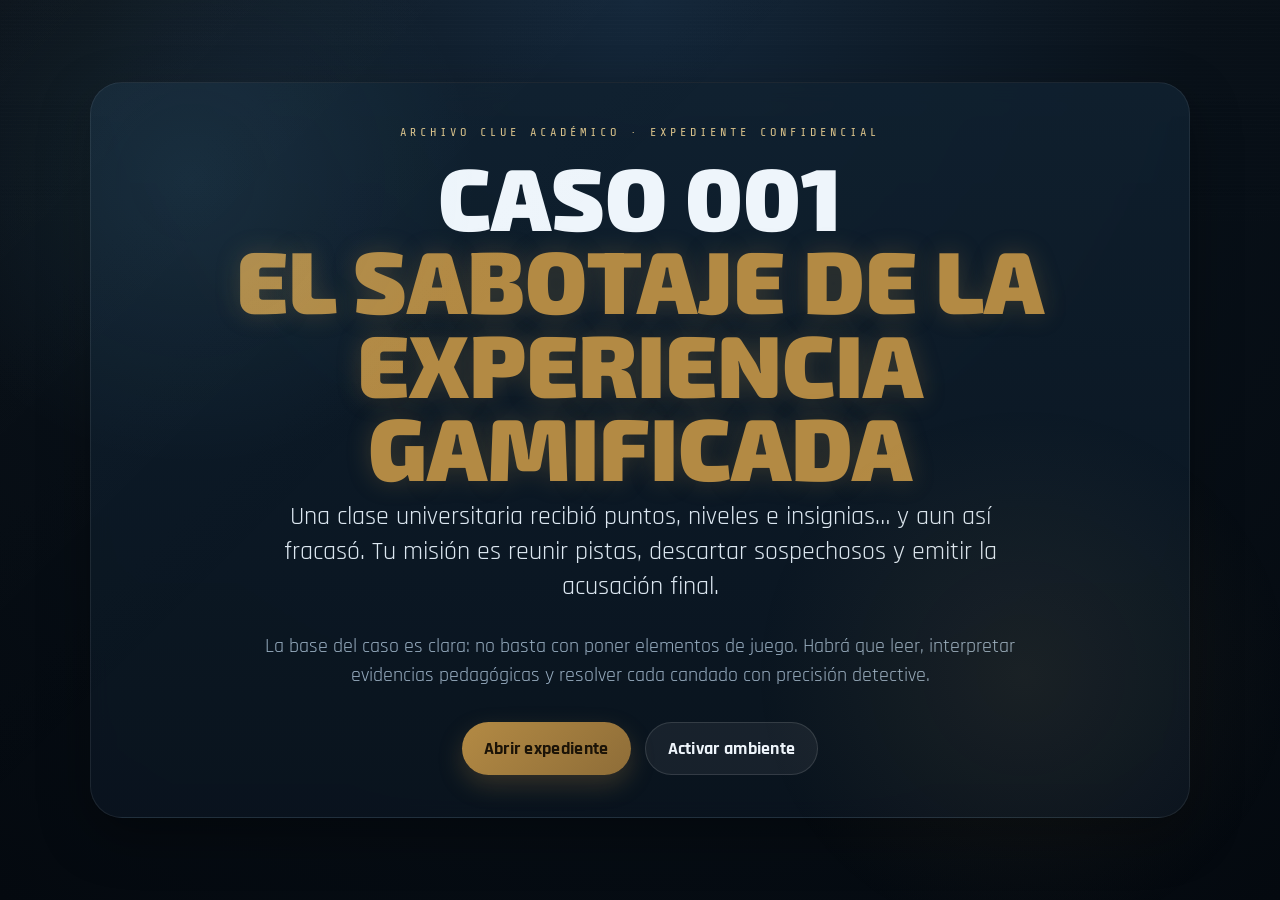
==== index.html @ cc93e677 "Rename breakedu_detective_gamificacion_rebuild.html to index.html" ====
<!DOCTYPE html>
<html lang="es">
<head>
<meta charset="UTF-8" />
<meta name="viewport" content="width=device-width, initial-scale=1.0" />
<title>Archivo Clue Académico — Caso 001</title>
<link href="https://fonts.googleapis.com/css2?family=Share+Tech+Mono&family=Rajdhani:wght@400;500;600;700&family=Exo+2:wght@400;700;800;900&display=swap" rel="stylesheet">
<style>
:root{
  --bg:#081018;
  --bg2:#0f1c28;
  --panel:#102130;
  --panel2:#152a3d;
  --line:#284257;
  --glow:#b38a44;
  --glow2:#d8c18a;
  --accent:#77d4ff;
  --accent2:#a4ffbf;
  --danger:#ff8181;
  --text:#eef5fb;
  --muted:#97adc0;
  --shadow:0 18px 50px rgba(0,0,0,.35);
  --radius:24px;
  --font-display:'Exo 2',sans-serif;
  --font-body:'Rajdhani',sans-serif;
  --font-mono:'Share Tech Mono',monospace;
}
*{box-sizing:border-box}
html,body{margin:0;padding:0;background:radial-gradient(circle at top,#132639 0%,var(--bg) 50%,#04090f 100%);color:var(--text);font-family:var(--font-body);min-height:100%}
body{overflow-x:hidden}
body::before{content:'';position:fixed;inset:0;pointer-events:none;background:
  linear-gradient(180deg,rgba(255,255,255,.035),transparent 30%),
  repeating-linear-gradient(0deg,transparent,transparent 3px,rgba(255,255,255,.015) 3px,rgba(255,255,255,.015) 4px);
opacity:.35;z-index:0}
.screen{display:none;min-height:100svh;position:relative;z-index:1}
.screen.active{display:flex}
.center-wrap{width:min(1200px,94vw);margin:auto}
.hero{flex-direction:column;align-items:center;justify-content:center;padding:48px 0;overflow:hidden}
.hero::after{content:'';position:absolute;inset:0;background:
 radial-gradient(circle at 15% 20%,rgba(119,212,255,.08),transparent 22%),
 radial-gradient(circle at 80% 75%,rgba(211,173,103,.08),transparent 22%),
 linear-gradient(135deg,rgba(255,255,255,.02),transparent 40%);
pointer-events:none}
.hero-card{position:relative;width:min(1100px,92vw);padding:42px;border:1px solid rgba(255,255,255,.08);border-radius:32px;background:linear-gradient(180deg,rgba(16,33,48,.88),rgba(10,20,31,.92));box-shadow:var(--shadow);text-align:center;backdrop-filter: blur(10px)}
.kicker{font-family:var(--font-mono);letter-spacing:4px;text-transform:uppercase;color:var(--glow2);font-size:12px;margin-bottom:16px}
.title{font-family:var(--font-display);font-weight:900;line-height:.95;margin:0 0 10px;font-size:clamp(40px,7vw,88px);text-transform:uppercase}
.title span{display:block;color:var(--glow);text-shadow:0 0 24px rgba(179,138,68,.25)}
.subtitle{max-width:760px;margin:0 auto 28px;color:#dce7f1;font-size:clamp(18px,2.4vw,26px);line-height:1.35}
.copy{max-width:760px;margin:0 auto 32px;color:var(--muted);font-size:20px;line-height:1.45}
.actions{display:flex;gap:14px;justify-content:center;flex-wrap:wrap}
.btn{appearance:none;border:none;border-radius:999px;padding:14px 22px;font:700 18px var(--font-body);cursor:pointer;transition:.22s ease;letter-spacing:.3px}
.btn.primary{background:linear-gradient(135deg,var(--glow),#8e6d38);color:#1b1307;box-shadow:0 10px 24px rgba(179,138,68,.25)}
.btn.secondary{background:rgba(255,255,255,.06);color:var(--text);border:1px solid rgba(255,255,255,.12)}
.btn.ghost{background:transparent;border:1px solid rgba(255,255,255,.14);color:var(--muted)}
.btn:hover{transform:translateY(-2px)}
.btn:disabled{opacity:.45;cursor:not-allowed;transform:none}
.load-shell{flex-direction:column;align-items:center;justify-content:center;padding:48px 0}
.load-card{width:min(780px,92vw);padding:38px;border-radius:30px;background:linear-gradient(180deg,rgba(19,34,50,.95),rgba(12,20,31,.95));border:1px solid rgba(255,255,255,.08);box-shadow:var(--shadow)}
.load-text{font-size:30px;font-weight:700;margin:0 0 24px;text-align:center}
.progress{height:18px;border-radius:999px;background:rgba(255,255,255,.08);overflow:hidden;border:1px solid rgba(255,255,255,.08)}
.progress-bar{height:100%;width:0;background:linear-gradient(90deg,var(--accent),var(--glow),var(--accent2));transition:width .35s ease}
.load-list{margin:20px 0 0;padding:0;list-style:none;display:grid;gap:10px;color:var(--muted);font-size:18px}
.load-list li.done{color:var(--accent2)}
.builder{padding:32px 0;align-items:center;justify-content:center}
.panel{width:min(1120px,94vw);background:linear-gradient(180deg,rgba(16,33,48,.96),rgba(10,20,31,.96));border:1px solid rgba(255,255,255,.08);border-radius:28px;box-shadow:var(--shadow);overflow:hidden}
.panel-head{padding:26px 28px 10px;border-bottom:1px solid rgba(255,255,255,.08)}
.panel-title{margin:0;font:800 clamp(28px,4vw,44px) var(--font-display);text-transform:uppercase}
.panel-sub{margin:8px 0 0;color:var(--muted);font-size:20px}
.panel-body{padding:28px;display:grid;gap:28px}
.grid-2{display:grid;grid-template-columns:1.15fr .85fr;gap:24px}
.card{background:rgba(255,255,255,.04);border:1px solid rgba(255,255,255,.08);border-radius:24px;padding:22px}
.label{font-family:var(--font-mono);font-size:12px;letter-spacing:3px;color:var(--glow2);text-transform:uppercase;margin-bottom:12px}
.input{width:100%;padding:16px 18px;border-radius:18px;border:1px solid rgba(255,255,255,.1);background:rgba(255,255,255,.05);color:var(--text);font:600 20px var(--font-body);outline:none}
.input:focus{border-color:rgba(119,212,255,.55);box-shadow:0 0 0 4px rgba(119,212,255,.08)}
.option-grid{display:grid;grid-template-columns:repeat(2,minmax(0,1fr));gap:16px}
.option{border:1px solid rgba(255,255,255,.09);border-radius:22px;padding:18px;background:rgba(255,255,255,.035);cursor:pointer;transition:.2s ease}
.option:hover{transform:translateY(-2px);border-color:rgba(255,255,255,.18)}
.option.selected{border-color:rgba(179,138,68,.8);background:rgba(179,138,68,.12);box-shadow:inset 0 0 0 1px rgba(179,138,68,.35)}
.option h4{margin:0 0 6px;font-size:24px}
.option p{margin:0;color:var(--muted);font-size:18px;line-height:1.3}
.footer-actions{display:flex;justify-content:space-between;gap:12px;flex-wrap:wrap}
.app{padding:18px 0}
.shell{width:min(1360px,96vw);margin:auto;display:grid;grid-template-columns:330px 1fr;gap:18px;align-items:start}
.sidebar,.main{background:linear-gradient(180deg,rgba(17,34,49,.97),rgba(11,21,32,.97));border:1px solid rgba(255,255,255,.08);border-radius:26px;box-shadow:var(--shadow)}
.sidebar{padding:20px;position:sticky;top:14px}
.main{overflow:hidden}
.brand{font-family:var(--font-display);font-size:28px;font-weight:800;text-transform:uppercase;line-height:1}
.brand small{display:block;font-size:12px;letter-spacing:3px;color:var(--glow2);font-family:var(--font-mono);margin-bottom:10px}
.agent-box,.lock-list,.sus-mini{margin-top:18px}
.agent-box .mini{color:var(--muted);font-size:18px;line-height:1.4}
.agent-tag{display:inline-flex;padding:8px 12px;border-radius:999px;background:rgba(119,212,255,.12);border:1px solid rgba(119,212,255,.22);font-size:16px;margin-top:10px}
.lock{padding:14px;border-radius:18px;background:rgba(255,255,255,.035);border:1px solid rgba(255,255,255,.08);display:flex;align-items:center;justify-content:space-between;gap:12px;margin-bottom:10px}
.lock .state{font-size:14px;padding:6px 10px;border-radius:999px;background:rgba(255,255,255,.08);color:var(--muted)}
.lock.done .state{background:rgba(164,255,191,.13);color:var(--accent2)}
.lock.current{outline:1px solid rgba(179,138,68,.45);background:rgba(179,138,68,.07)}
.sus-mini button{width:100%;margin-top:8px}
.topbar{display:flex;align-items:center;justify-content:space-between;gap:12px;padding:18px 22px;border-bottom:1px solid rgba(255,255,255,.08)}
.topbar h2{margin:0;font:800 clamp(24px,4vw,38px) var(--font-display);text-transform:uppercase}
.topbar p{margin:4px 0 0;color:var(--muted);font-size:18px}
.workspace{padding:22px;display:grid;gap:18px}
.story{font-size:22px;line-height:1.42;color:#f0f6fa}
.story strong{color:var(--glow2)}
.story-card{padding:20px 22px;border-radius:22px;background:linear-gradient(180deg,rgba(255,255,255,.05),rgba(255,255,255,.03));border:1px solid rgba(255,255,255,.08)}
.question{font-size:24px;font-weight:700;margin:0 0 14px}
.answers{display:grid;gap:12px}
.answer{padding:16px 18px;border-radius:18px;border:1px solid rgba(255,255,255,.08);background:rgba(255,255,255,.035);cursor:pointer;font-size:20px;transition:.18s ease;color:var(--text);text-align:left}
.answer:hover{border-color:rgba(255,255,255,.18)}
.answer.correct{border-color:rgba(164,255,191,.65);background:rgba(164,255,191,.12)}
.answer.wrong{border-color:rgba(255,129,129,.5);background:rgba(255,129,129,.12)}
.feedback{display:none;padding:18px;border-radius:18px;font-size:20px;line-height:1.35;border:1px solid rgba(255,255,255,.08)}
.feedback.show{display:block}
.feedback.ok{background:rgba(164,255,191,.12);border-color:rgba(164,255,191,.28)}
.feedback.bad{background:rgba(255,129,129,.12);border-color:rgba(255,129,129,.25)}
.code-chip{display:inline-flex;align-items:center;justify-content:center;min-width:56px;height:56px;border-radius:18px;background:rgba(179,138,68,.15);border:1px solid rgba(179,138,68,.32);font:800 28px var(--font-display);color:var(--glow2);margin-right:8px}
.inline-actions{display:flex;gap:12px;flex-wrap:wrap;margin-top:8px}
.pill{display:inline-flex;align-items:center;gap:8px;padding:8px 12px;border-radius:999px;background:rgba(255,255,255,.06);font-size:16px;color:var(--muted);border:1px solid rgba(255,255,255,.08)}
.modal{position:fixed;inset:0;background:rgba(1,5,10,.78);display:none;align-items:center;justify-content:center;padding:18px;z-index:50}
.modal.show{display:flex}
.modal-card{width:min(1120px,96vw);max-height:90svh;overflow:auto;background:linear-gradient(180deg,rgba(18,33,48,.98),rgba(10,20,31,.98));border:1px solid rgba(255,255,255,.09);border-radius:28px;box-shadow:var(--shadow)}
.modal-head{position:sticky;top:0;background:linear-gradient(180deg,rgba(18,33,48,.98),rgba(18,33,48,.92));padding:20px 24px;border-bottom:1px solid rgba(255,255,255,.08);display:flex;justify-content:space-between;align-items:center;gap:12px;z-index:2}
.modal-head h3{margin:0;font:800 clamp(24px,3.4vw,36px) var(--font-display);text-transform:uppercase}
.modal-body{padding:24px}
.sus-grid{display:grid;grid-template-columns:repeat(2,minmax(0,1fr));gap:18px}
.suspect{border:1px solid rgba(255,255,255,.08);border-radius:24px;overflow:hidden;background:rgba(255,255,255,.035);position:relative}
.sus-top{padding:18px;background:linear-gradient(135deg,rgba(179,138,68,.18),rgba(119,212,255,.07));border-bottom:1px solid rgba(255,255,255,.08)}
.sus-name{margin:0;font:800 26px var(--font-display);text-transform:uppercase}
.sus-role{margin-top:4px;color:var(--muted);font-size:18px}
.sus-body{padding:18px;display:grid;gap:12px}
.sus-body p{margin:0;color:#e7eff6;font-size:19px;line-height:1.35}
.suspect.discarded{opacity:.48;filter:grayscale(.3)}
.stamp{position:absolute;right:14px;top:14px;transform:rotate(-12deg);padding:8px 16px;border:2px solid rgba(255,129,129,.95);color:var(--danger);font:700 20px var(--font-display);border-radius:10px;display:none;background:rgba(30,0,0,.16)}
.suspect.discarded .stamp{display:block}
.accuse{padding:20px;border-radius:22px;background:linear-gradient(180deg,rgba(179,138,68,.12),rgba(255,255,255,.03));border:1px solid rgba(179,138,68,.3)}
.accuse h3{margin:0 0 8px;font:800 28px var(--font-display);text-transform:uppercase}
.accuse p{margin:0 0 16px;color:var(--muted);font-size:20px;line-height:1.35}
.accuse-grid{display:grid;grid-template-columns:repeat(2,minmax(0,1fr));gap:12px}
.accuse-btn{padding:14px 16px;border-radius:18px;border:1px solid rgba(255,255,255,.08);background:rgba(255,255,255,.045);color:var(--text);font:700 18px var(--font-body);cursor:pointer;text-align:left}
.accuse-btn:hover{border-color:rgba(255,255,255,.18)}
.result{display:none;padding:18px;border-radius:18px;border:1px solid rgba(255,255,255,.08);font-size:20px;line-height:1.4}
.result.show{display:block}
.result.good{background:rgba(164,255,191,.12);border-color:rgba(164,255,191,.25)}
.result.bad{background:rgba(255,129,129,.12);border-color:rgba(255,129,129,.25)}
.final-card{padding:22px;border-radius:24px;background:linear-gradient(180deg,rgba(179,138,68,.1),rgba(255,255,255,.03));border:1px solid rgba(179,138,68,.28)}
.final-card h3{margin:0 0 12px;font:800 32px var(--font-display);text-transform:uppercase}
.final-card p{margin:0;color:#eef5fb;font-size:22px;line-height:1.4}
.hidden{display:none!important}
@media (max-width:1080px){
  .shell{grid-template-columns:1fr}
  .sidebar{position:relative;top:auto}
  .grid-2{grid-template-columns:1fr}
}
@media (max-width:760px){
  .hero-card,.load-card,.panel{width:min(96vw,96vw);padding:22px}
  .panel-head,.panel-body,.workspace,.sidebar,.topbar{padding:18px}
  .option-grid,.sus-grid,.accuse-grid{grid-template-columns:1fr}
  .title{font-size:clamp(34px,13vw,60px)}
  .story,.question{font-size:20px}
  .answer,.panel-sub,.copy,.subtitle,.sus-body p,.accuse p{font-size:18px}
}
</style>
</head>
<body>
  <section id="screen-intro" class="screen active hero">
    <div class="hero-card">
      <div class="kicker">Archivo clue académico · expediente confidencial</div>
      <h1 class="title">Caso 001 <span>El sabotaje de la experiencia gamificada</span></h1>
      <p class="subtitle">Una clase universitaria recibió puntos, niveles e insignias… y aun así fracasó. Tu misión es reunir pistas, descartar sospechosos y emitir la acusación final.</p>
      <p class="copy">La base del caso es clara: no basta con poner elementos de juego. Habrá que leer, interpretar evidencias pedagógicas y resolver cada candado con precisión detective.</p>
      <div class="actions">
        <button class="btn primary" onclick="startLoading()">Abrir expediente</button>
        <button class="btn secondary" onclick="toggleAudio()" id="audioBtn">Activar ambiente</button>
      </div>
    </div>
  </section>

  <section id="screen-loading" class="screen load-shell">
    <div class="load-card">
      <p class="load-text">Preparando sala de investigación...</p>
      <div class="progress"><div id="progressBar" class="progress-bar"></div></div>
      <ul id="loadList" class="load-list">
        <li>Verificando credenciales del detective...</li>
        <li>Recuperando expediente de sospechosos...</li>
        <li>Clasificando evidencias de gamificación...</li>
        <li>Desbloqueando tablero de descarte...</li>
      </ul>
    </div>
  </section>

  <section id="screen-builder" class="screen builder">
    <div class="panel">
      <div class="panel-head">
        <h2 class="panel-title">Forja de detective</h2>
        <p class="panel-sub">Elige tu identidad y tu enfoque de investigación antes de entrar al caso.</p>
      </div>
      <div class="panel-body">
        <div class="grid-2">
          <div class="card">
            <div class="label">Identidad</div>
            <input id="playerName" class="input" type="text" placeholder="Escribe tu alias detective" maxlength="24" oninput="checkReady()" />
            <div style="height:18px"></div>
            <div class="label">Perfil</div>
            <div class="option-grid" id="profileOptions">
              <div class="option" data-profile="Analítico" onclick="selectProfile(this)"><h4>Analítico</h4><p>Lee patrones, ordena evidencia y descarta con lógica fría.</p></div>
              <div class="option" data-profile="Creativo" onclick="selectProfile(this)"><h4>Creativo</h4><p>Encuentra conexiones invisibles y detecta pistas ocultas.</p></div>
              <div class="option" data-profile="Estratégico" onclick="selectProfile(this)"><h4>Estratégico</h4><p>Piensa en el diseño global y en cómo encajan las decisiones.</p></div>
              <div class="option" data-profile="Observador" onclick="selectProfile(this)"><h4>Observador</h4><p>No se le escapa ningún detalle, ni siquiera en la escena más caótica.</p></div>
            </div>
          </div>
          <div class="card">
            <div class="label">Equipamiento</div>
            <div class="option-grid" id="gearOptions">
              <div class="option" data-gear="Lupa analítica" onclick="selectGear(this)"><h4>Lupa analítica</h4><p>Ideal para leer las evidencias pedagógicas con precisión.</p></div>
              <div class="option" data-gear="Libreta de hipótesis" onclick="selectGear(this)"><h4>Libreta de hipótesis</h4><p>Perfecta para anotar contradicciones y construir teorías.</p></div>
              <div class="option" data-gear="Linterna de evidencias" onclick="selectGear(this)"><h4>Linterna de evidencias</h4><p>Revela aquello que a simple vista parecía decorativo.</p></div>
              <div class="option" data-gear="Kit de descifrado" onclick="selectGear(this)"><h4>Kit de descifrado</h4><p>Excelente para claves, textos ocultos y pistas codificadas.</p></div>
            </div>
            <div style="height:18px"></div>
            <div class="card" style="padding:16px;background:rgba(255,255,255,.03)">
              <div class="label">Briefing</div>
              <p class="panel-sub" style="margin:0">Resolverás 4 candados. Cada uno entregará una pista para eliminar sospechosos. Al final, una sola acusación cerrará el caso.</p>
            </div>
          </div>
        </div>
        <div class="footer-actions">
          <button class="btn ghost" onclick="showScreen('screen-intro')">Volver</button>
          <button id="startCaseBtn" class="btn primary" disabled onclick="enterCase()">Entrar al tablero del caso</button>
        </div>
      </div>
    </div>
  </section>

  <section id="screen-case" class="screen app">
    <div class="shell">
      <aside class="sidebar">
        <div class="brand"><small>archivo central</small>Caso 001</div>
        <div class="agent-box card">
          <div class="label">Detective asignado</div>
          <div id="agentName" style="font:800 30px var(--font-display);text-transform:uppercase">—</div>
          <div class="mini" id="agentProfile">—</div>
          <div class="agent-tag" id="agentGear">—</div>
        </div>
        <div class="lock-list card">
          <div class="label">Candados del caso</div>
          <div id="locksWrap"></div>
        </div>
        <div class="sus-mini card">
          <div class="label">Archivo de sospechosos</div>
          <p class="mini">Abre el fichero aparte, usa las pistas y marca quién ya no puede ser el culpable.</p>
          <button class="btn secondary" onclick="openSuspects()">Abrir archivo</button>
        </div>
      </aside>

      <main class="main">
        <div class="topbar">
          <div>
            <h2 id="missionTitle">Candado 1 · Escena inicial</h2>
            <p id="missionSub">Lee la evidencia, responde y obtén la primera pista.</p>
          </div>
          <div class="inline-actions">
            <span class="pill">Pistas reunidas: <strong id="pistasCount">0</strong></span>
            <span class="pill">Código: <strong id="codeDisplay">_ _ _ _</strong></span>
          </div>
        </div>

        <div class="workspace">
          <div class="story-card">
            <div class="label">Evidencia pedagógica</div>
            <div id="storyText" class="story"></div>
          </div>

          <div class="card">
            <div class="label">Interrogante del caso</div>
            <p id="questionText" class="question"></p>
            <div id="answersWrap" class="answers"></div>
          </div>

          <div id="feedbackBox" class="feedback"></div>

          <div class="footer-actions">
            <button class="btn secondary" onclick="openSuspects()">Ver sospechosos</button>
            <button id="continueBtn" class="btn primary hidden" onclick="goNextMission()">Continuar</button>
          </div>

          <div id="accuseBlock" class="accuse hidden">
            <h3>Acusación final</h3>
            <p>Has abierto todos los candados. Revisa las pistas, mira el archivo de sospechosos y emite tu acusación final.</p>
            <div class="accuse-grid" id="accuseGrid"></div>
            <div id="finalResult" class="result"></div>
          </div>

          <div id="victoryBlock" class="final-card hidden">
            <h3>Caso resuelto</h3>
            <p id="victoryText"></p>
          </div>
        </div>
      </main>
    </div>
  </section>

  <div id="suspectsModal" class="modal" aria-hidden="true">
    <div class="modal-card">
      <div class="modal-head">
        <h3>Archivo de sospechosos</h3>
        <button class="btn ghost" onclick="closeSuspects()">Cerrar</button>
      </div>
      <div class="modal-body">
        <div id="susGrid" class="sus-grid"></div>
      </div>
    </div>
  </div>

<script>
const state = {
  playerName:'', profile:'', gear:'',
  missionIndex:0, solved:[false,false,false,false],
  suspectStatus:{puntos:false,narrativa:false,tecnologia:false,feedback:false,meta:false},
  code:['_','_','_','_'], audio:false
};

const suspects = [
  {id:'puntos', name:'Señor Puntos Vacíos', role:'Premia sin propósito', desc:'Llena la experiencia de puntos, insignias y niveles, pero no conecta nada con el aprendizaje real.'},
  {id:'narrativa', name:'Dama Narrativa Hueca', role:'Historia sin amarre pedagógico', desc:'Crea una ambientación atractiva, pero sin vínculo con objetivos, decisiones ni comprensión.'},
  {id:'tecnologia', name:'Inspector Tecnología Caótica', role:'Herramientas sin criterio', desc:'Agrega plataformas y recursos digitales que distraen, confunden o entorpecen la experiencia.'},
  {id:'feedback', name:'Barón Feedback Ausente', role:'Silencio tras el desafío', desc:'Deja que el estudiante avance sin orientación clara sobre lo que hace bien o debe mejorar.'},
  {id:'meta', name:'Condesa Meta Borrosa', role:'Objetivo sin nitidez', desc:'Propone una actividad donde nadie entiende con claridad qué debe aprender o lograr.'}
];

const missions = [
  {
    title:'Candado 1 · Escena inicial',
    sub:'Primera lectura del expediente y hallazgo de la evidencia central.',
    story:'En el aula investigada se halló un sistema completo de <strong>puntos</strong>, <strong>niveles</strong> e <strong>insignias</strong>. La interfaz era vistosa y el ranking se actualizaba cada semana. Sin embargo, al entrevistar a los estudiantes, la mayoría declaró que <strong>no entendía qué estaba aprendiendo</strong> ni para qué servían realmente las recompensas.',
    q:'¿Qué problema revela con mayor claridad esta evidencia?',
    options:[
      'La experiencia tiene demasiada narrativa y poca tecnología.',
      'Se usaron elementos de juego sin sentido pedagógico claro.',
      'El único problema es que faltó trabajo en equipo.',
      'La actividad falló porque no había música ambiental.'
    ],
    correct:1,
    code:'M',
    hint:'Pista 1: el culpable principal parece obsesionado con las recompensas visibles. La evidencia no apunta a un problema de plataformas ni de colaboración.'
  },
  {
    title:'Candado 2 · El objetivo perdido',
    sub:'Segunda evidencia: los estudiantes sí avanzaban, pero nadie sabía hacia dónde.',
    story:'Los documentos del curso muestran una actividad con rutas, monedas y eventos especiales. Todo parecía bien diseñado a primera vista. Pero en la pauta no se especificaba <strong>qué aprendizaje se esperaba lograr</strong>, ni cómo cada desafío aportaba al objetivo central de la clase.',
    q:'¿Qué concepto se vuelve más importante para interpretar esta falla?',
    options:[
      'Retroalimentación',
      'Estética visual',
      'Objetivo de aprendizaje',
      'Velocidad del juego'
    ],
    correct:2,
    code:'E',
    hint:'Pista 2: ya puedes descartar a quien solo trabaja con tecnología y también a quien solo crea historias vistosas. Aquí el error central está en el propósito.'
  },
  {
    title:'Candado 3 · Silencio tras el desafío',
    sub:'Tercera evidencia: el estudiante juega, pero no sabe cómo mejorar.',
    story:'En la tercera revisión del caso se detectó que los participantes resolvían retos y sumaban logros, pero al terminar no recibían ninguna orientación específica. No sabían <strong>por qué acertaban</strong>, qué aspecto mejorar ni cómo avanzar con más comprensión. La actividad seguía, pero el aprendizaje no se refinaba.',
    q:'¿Qué elemento de gamificación está claramente debilitado en esta escena?',
    options:[
      'Feedback formativo',
      'Decoración del entorno',
      'Uso de colores',
      'Cantidad de personajes'
    ],
    correct:0,
    code:'T',
    hint:'Pista 3: la ausencia de orientación fue grave, pero esta evidencia muestra más bien un problema secundario dentro del caso. El culpable final sigue apuntando hacia quien reemplaza el sentido por premios.'
  },
  {
    title:'Candado 4 · Reconstrucción del caso',
    sub:'Último cruce de evidencias antes de la acusación definitiva.',
    story:'Al reconstruir el caso, el equipo detectó un patrón: había recompensas constantes, rutas llamativas y bastante movimiento en pantalla. Pero las misiones <strong>no ayudaban a comprender mejor</strong>, no estaban articuladas con metas claras y terminaban funcionando como adorno. Todo se veía gamificado, aunque en realidad el aprendizaje quedaba vacío.',
    q:'Con las evidencias reunidas, ¿qué afirmación interpreta mejor el caso completo?',
    options:[
      'Gamificar es sumar estética y dinamismo, aunque el objetivo quede implícito.',
      'Una experiencia gamificada funciona solo cuando el contenido desaparece detrás del juego.',
      'Los elementos de juego deben estar al servicio del aprendizaje y no sustituirlo.',
      'La herramienta digital siempre resuelve los vacíos pedagógicos.'
    ],
    correct:2,
    code:'A',
    hint:'Pista 4: el patrón final confirma que el culpable es quien convierte la gamificación en una capa externa de premios y apariencia, vaciando el propósito pedagógico.'
  }
];

function showScreen(id){
  document.querySelectorAll('.screen').forEach(s=>s.classList.remove('active'));
  document.getElementById(id).classList.add('active');
}

function toggleAudio(){
  state.audio = !state.audio;
  const btn = document.getElementById('audioBtn');
  if(btn) btn.textContent = state.audio ? 'Ambiente activo' : 'Activar ambiente';
}

function startLoading(){
  showScreen('screen-loading');
  const items=[...document.querySelectorAll('#loadList li')];
  const bar=document.getElementById('progressBar');
  items.forEach(li=>li.classList.remove('done'));
  bar.style.width='0%';
  let i=0;
  const timer=setInterval(()=>{
    if(i<items.length){items[i].classList.add('done');bar.style.width=((i+1)/items.length*100)+'%';i++;}
    else{clearInterval(timer);setTimeout(()=>showScreen('screen-builder'),350)}
  },430);
}

function selectProfile(el){
  document.querySelectorAll('#profileOptions .option').forEach(x=>x.classList.remove('selected'));
  el.classList.add('selected');
  state.profile=el.dataset.profile;
  checkReady();
}
function selectGear(el){
  document.querySelectorAll('#gearOptions .option').forEach(x=>x.classList.remove('selected'));
  el.classList.add('selected');
  state.gear=el.dataset.gear;
  checkReady();
}
function checkReady(){
  state.playerName=document.getElementById('playerName').value.trim();
  document.getElementById('startCaseBtn').disabled=!(state.playerName && state.profile && state.gear);
}
function enterCase(){
  showScreen('screen-case');
  document.getElementById('agentName').textContent=state.playerName;
  document.getElementById('agentProfile').textContent='Perfil: '+state.profile;
  document.getElementById('agentGear').textContent='Equipo: '+state.gear;
  renderLocks(); renderMission(); renderSuspects(); renderAccuse();
}

function renderLocks(){
  const wrap=document.getElementById('locksWrap');
  wrap.innerHTML='';
  missions.forEach((m,idx)=>{
    const div=document.createElement('div');
    div.className='lock'+(state.solved[idx]?' done':'')+(idx===state.missionIndex?' current':'');
    div.innerHTML=`<div><strong>${idx+1}. ${m.title.replace('Candado '+(idx+1)+' · ','')}</strong></div><div class="state">${state.solved[idx]?'Abierto':idx===state.missionIndex?'Activo':'Bloqueado'}</div>`;
    wrap.appendChild(div);
  });
}

function renderMission(){
  if(state.missionIndex>=missions.length){
    document.getElementById('missionTitle').textContent='Tablero final';
    document.getElementById('missionSub').textContent='Todas las evidencias fueron analizadas.';
    document.getElementById('storyText').innerHTML='Has abierto todos los candados. Ahora corresponde revisar las pistas reunidas, observar el archivo de sospechosos y emitir una única acusación.';
    document.getElementById('questionText').textContent='Acusación disponible';
    document.getElementById('answersWrap').innerHTML='';
    document.getElementById('feedbackBox').className='feedback';
    document.getElementById('continueBtn').classList.add('hidden');
    document.getElementById('accuseBlock').classList.remove('hidden');
    updatePistas(); renderLocks(); return;
  }
  document.getElementById('accuseBlock').classList.add('hidden');
  const m=missions[state.missionIndex];
  document.getElementById('missionTitle').textContent=m.title;
  document.getElementById('missionSub').textContent=m.sub;
  document.getElementById('storyText').innerHTML=m.story;
  document.getElementById('questionText').textContent=m.q;
  const aw=document.getElementById('answersWrap');
  aw.innerHTML='';
  m.options.forEach((opt,idx)=>{
    const b=document.createElement('button');
    b.className='answer';
    b.textContent=opt;
    b.onclick=()=>answerMission(idx,b);
    aw.appendChild(b);
  });
  const fb=document.getElementById('feedbackBox');
  fb.className='feedback';
  fb.innerHTML='';
  document.getElementById('continueBtn').classList.add('hidden');
  renderLocks(); updatePistas();
}

function answerMission(index, btn){
  const m=missions[state.missionIndex];
  const buttons=[...document.querySelectorAll('.answer')];
  buttons.forEach(b=>b.disabled=true);
  const fb=document.getElementById('feedbackBox');
  if(index===m.correct){
    btn.classList.add('correct');
    state.solved[state.missionIndex]=true;
    state.code[state.missionIndex]=m.code;
    fb.className='feedback show ok';
    fb.innerHTML=`<div><span class="code-chip">${m.code}</span><strong>Candado abierto.</strong></div><div style="margin-top:10px">${m.hint}</div><div style="margin-top:10px;color:var(--glow2)">Añade esta pista a tu investigación y decide en el archivo de sospechosos quién ya puede quedar descartado.</div>`;
    document.getElementById('continueBtn').classList.remove('hidden');
    updatePistas(); renderLocks(); renderSuspects();
  } else {
    btn.classList.add('wrong');
    buttons[m.correct].classList.add('correct');
    fb.className='feedback show bad';
    fb.innerHTML=`No exactamente. Revisa la relación entre los elementos de juego y el propósito pedagógico. La evidencia correcta queda marcada para que continúes con claridad.`;
    state.solved[state.missionIndex]=true;
    state.code[state.missionIndex]=m.code;
    document.getElementById('continueBtn').classList.remove('hidden');
    updatePistas(); renderLocks(); renderSuspects();
  }
}

function goNextMission(){
  state.missionIndex++;
  renderMission();
}

function updatePistas(){
  const count=state.code.filter(x=>x!=='_').length;
  document.getElementById('pistasCount').textContent=count;
  document.getElementById('codeDisplay').textContent=state.code.join(' ');
}

function openSuspects(){
  renderSuspects();
  document.getElementById('suspectsModal').classList.add('show');
}
function closeSuspects(){ document.getElementById('suspectsModal').classList.remove('show'); }

function toggleSuspect(id){
  state.suspectStatus[id]=!state.suspectStatus[id];
  renderSuspects();
}

function renderSuspects(){
  const grid=document.getElementById('susGrid');
  grid.innerHTML='';
  suspects.forEach(s=>{
    const discarded=state.suspectStatus[s.id];
    const el=document.createElement('div');
    el.className='suspect'+(discarded?' discarded':'');
    el.innerHTML=`
      <div class="stamp">DESCARTADO</div>
      <div class="sus-top"><h4 class="sus-name">${s.name}</h4><div class="sus-role">${s.role}</div></div>
      <div class="sus-body"><p>${s.desc}</p><button class="btn ${discarded?'ghost':'secondary'}" onclick="toggleSuspect('${s.id}')">${discarded?'Reactivar sospecha':'Descartar sospechoso'}</button></div>`;
    grid.appendChild(el);
  });
}

function renderAccuse(){
  const wrap=document.getElementById('accuseGrid');
  wrap.innerHTML='';
  suspects.forEach(s=>{
    const b=document.createElement('button');
    b.className='accuse-btn';
    b.textContent=s.name;
    b.onclick=()=>accuse(s.id);
    wrap.appendChild(b);
  });
}

function accuse(id){
  const res=document.getElementById('finalResult');
  const victory=document.getElementById('victoryBlock');
  const victoryText=document.getElementById('victoryText');
  if(id==='puntos'){
    res.className='result show good';
    res.innerHTML='<strong>Acusación confirmada.</strong> El principal responsable fue <strong>Señor Puntos Vacíos</strong>. La investigación demuestra que la experiencia usó recompensas visibles, pero no articuló el aprendizaje, el propósito ni la comprensión.';
    victory.classList.remove('hidden');
    victoryText.innerHTML='Resolviste el caso: la gamificación fracasa cuando se convierte en una capa externa de puntos, niveles e insignias sin sentido pedagógico. Los elementos de juego deben enriquecer el aprendizaje, no reemplazarlo.';
  } else {
    res.className='result show bad';
    res.innerHTML='Tu acusación aún no convence del todo. Revisa las pistas reunidas: la evidencia insiste en recompensas visibles, metas poco claras y aprendizaje vacío. Vuelve al archivo y acusa de nuevo.';
    victory.classList.add('hidden');
  }
}

window.addEventListener('keydown',e=>{ if(e.key==='Escape') closeSuspects(); });
</script>
</body>
</html>
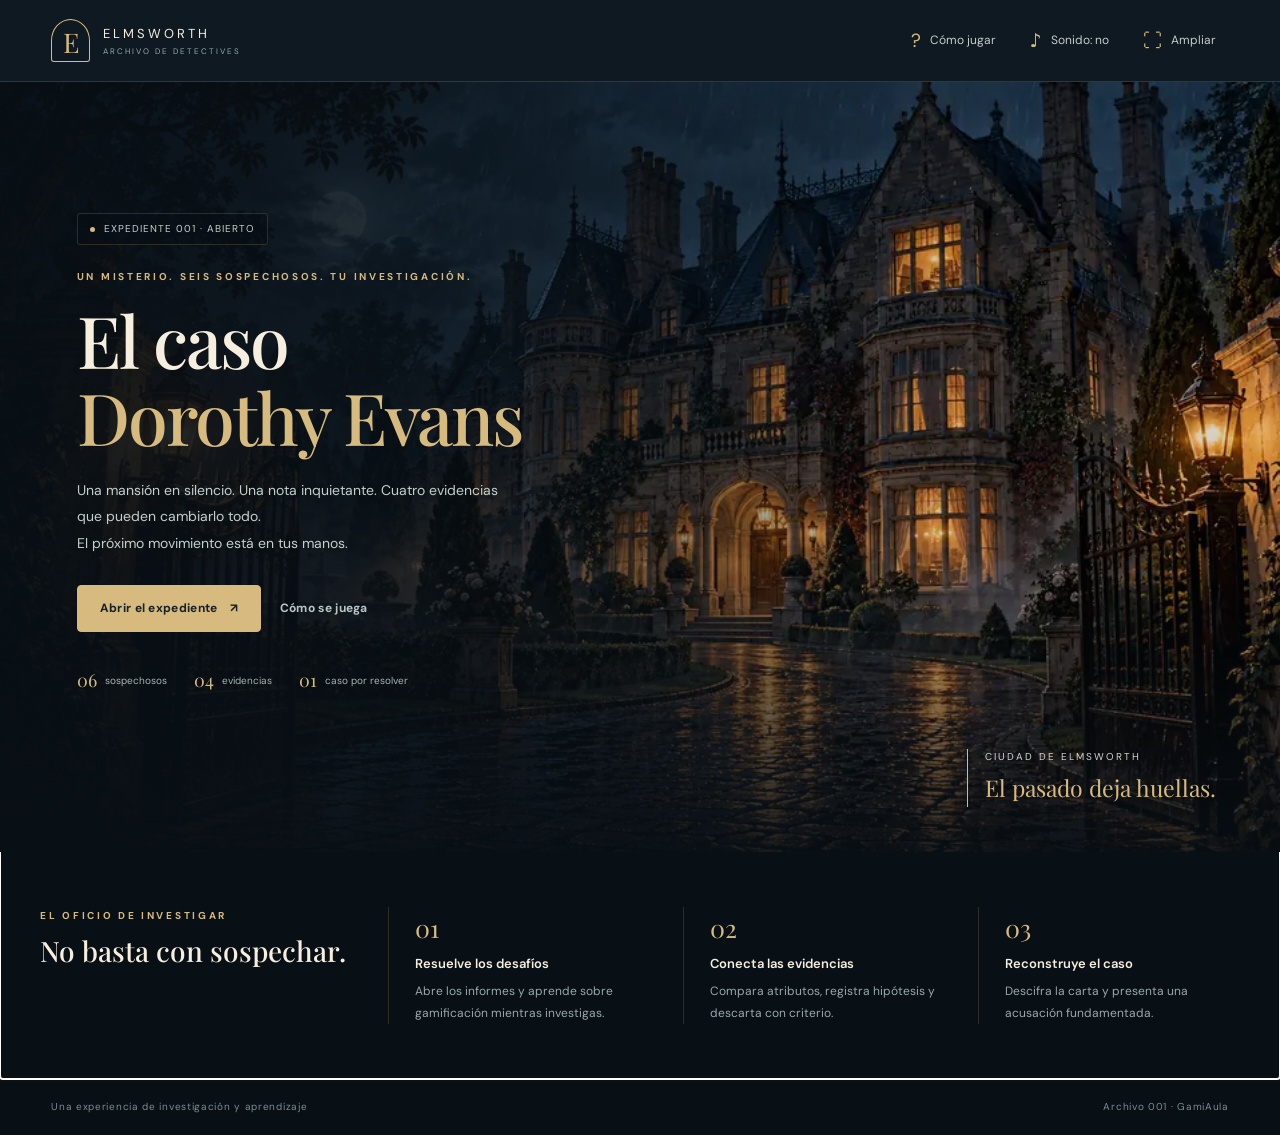
==== commit df7390fd: "Transforma el caso Evans en una aventura detectivesca ilustrada Restaura los seis sospechosos y las " ====
--- a/index.html
+++ b/index.html
@@ -1,577 +1,35 @@
-<!DOCTYPE html>
+<!doctype html>
 <html lang="es">
 <head>
-<meta charset="UTF-8" />
-<meta name="viewport" content="width=device-width, initial-scale=1.0" />
-<title>Archivo Clue Académico — Caso 001</title>
-<link href="https://fonts.googleapis.com/css2?family=Share+Tech+Mono&family=Rajdhani:wght@400;500;600;700&family=Exo+2:wght@400;700;800;900&display=swap" rel="stylesheet">
-<style>
-:root{
-  --bg:#081018;
-  --bg2:#0f1c28;
-  --panel:#102130;
-  --panel2:#152a3d;
-  --line:#284257;
-  --glow:#b38a44;
-  --glow2:#d8c18a;
-  --accent:#77d4ff;
-  --accent2:#a4ffbf;
-  --danger:#ff8181;
-  --text:#eef5fb;
-  --muted:#97adc0;
-  --shadow:0 18px 50px rgba(0,0,0,.35);
-  --radius:24px;
-  --font-display:'Exo 2',sans-serif;
-  --font-body:'Rajdhani',sans-serif;
-  --font-mono:'Share Tech Mono',monospace;
-}
-*{box-sizing:border-box}
-html,body{margin:0;padding:0;background:radial-gradient(circle at top,#132639 0%,var(--bg) 50%,#04090f 100%);color:var(--text);font-family:var(--font-body);min-height:100%}
-body{overflow-x:hidden}
-body::before{content:'';position:fixed;inset:0;pointer-events:none;background:
-  linear-gradient(180deg,rgba(255,255,255,.035),transparent 30%),
-  repeating-linear-gradient(0deg,transparent,transparent 3px,rgba(255,255,255,.015) 3px,rgba(255,255,255,.015) 4px);
-opacity:.35;z-index:0}
-.screen{display:none;min-height:100svh;position:relative;z-index:1}
-.screen.active{display:flex}
-.center-wrap{width:min(1200px,94vw);margin:auto}
-.hero{flex-direction:column;align-items:center;justify-content:center;padding:48px 0;overflow:hidden}
-.hero::after{content:'';position:absolute;inset:0;background:
- radial-gradient(circle at 15% 20%,rgba(119,212,255,.08),transparent 22%),
- radial-gradient(circle at 80% 75%,rgba(211,173,103,.08),transparent 22%),
- linear-gradient(135deg,rgba(255,255,255,.02),transparent 40%);
-pointer-events:none}
-.hero-card{position:relative;width:min(1100px,92vw);padding:42px;border:1px solid rgba(255,255,255,.08);border-radius:32px;background:linear-gradient(180deg,rgba(16,33,48,.88),rgba(10,20,31,.92));box-shadow:var(--shadow);text-align:center;backdrop-filter: blur(10px)}
-.kicker{font-family:var(--font-mono);letter-spacing:4px;text-transform:uppercase;color:var(--glow2);font-size:12px;margin-bottom:16px}
-.title{font-family:var(--font-display);font-weight:900;line-height:.95;margin:0 0 10px;font-size:clamp(40px,7vw,88px);text-transform:uppercase}
-.title span{display:block;color:var(--glow);text-shadow:0 0 24px rgba(179,138,68,.25)}
-.subtitle{max-width:760px;margin:0 auto 28px;color:#dce7f1;font-size:clamp(18px,2.4vw,26px);line-height:1.35}
-.copy{max-width:760px;margin:0 auto 32px;color:var(--muted);font-size:20px;line-height:1.45}
-.actions{display:flex;gap:14px;justify-content:center;flex-wrap:wrap}
-.btn{appearance:none;border:none;border-radius:999px;padding:14px 22px;font:700 18px var(--font-body);cursor:pointer;transition:.22s ease;letter-spacing:.3px}
-.btn.primary{background:linear-gradient(135deg,var(--glow),#8e6d38);color:#1b1307;box-shadow:0 10px 24px rgba(179,138,68,.25)}
-.btn.secondary{background:rgba(255,255,255,.06);color:var(--text);border:1px solid rgba(255,255,255,.12)}
-.btn.ghost{background:transparent;border:1px solid rgba(255,255,255,.14);color:var(--muted)}
-.btn:hover{transform:translateY(-2px)}
-.btn:disabled{opacity:.45;cursor:not-allowed;transform:none}
-.load-shell{flex-direction:column;align-items:center;justify-content:center;padding:48px 0}
-.load-card{width:min(780px,92vw);padding:38px;border-radius:30px;background:linear-gradient(180deg,rgba(19,34,50,.95),rgba(12,20,31,.95));border:1px solid rgba(255,255,255,.08);box-shadow:var(--shadow)}
-.load-text{font-size:30px;font-weight:700;margin:0 0 24px;text-align:center}
-.progress{height:18px;border-radius:999px;background:rgba(255,255,255,.08);overflow:hidden;border:1px solid rgba(255,255,255,.08)}
-.progress-bar{height:100%;width:0;background:linear-gradient(90deg,var(--accent),var(--glow),var(--accent2));transition:width .35s ease}
-.load-list{margin:20px 0 0;padding:0;list-style:none;display:grid;gap:10px;color:var(--muted);font-size:18px}
-.load-list li.done{color:var(--accent2)}
-.builder{padding:32px 0;align-items:center;justify-content:center}
-.panel{width:min(1120px,94vw);background:linear-gradient(180deg,rgba(16,33,48,.96),rgba(10,20,31,.96));border:1px solid rgba(255,255,255,.08);border-radius:28px;box-shadow:var(--shadow);overflow:hidden}
-.panel-head{padding:26px 28px 10px;border-bottom:1px solid rgba(255,255,255,.08)}
-.panel-title{margin:0;font:800 clamp(28px,4vw,44px) var(--font-display);text-transform:uppercase}
-.panel-sub{margin:8px 0 0;color:var(--muted);font-size:20px}
-.panel-body{padding:28px;display:grid;gap:28px}
-.grid-2{display:grid;grid-template-columns:1.15fr .85fr;gap:24px}
-.card{background:rgba(255,255,255,.04);border:1px solid rgba(255,255,255,.08);border-radius:24px;padding:22px}
-.label{font-family:var(--font-mono);font-size:12px;letter-spacing:3px;color:var(--glow2);text-transform:uppercase;margin-bottom:12px}
-.input{width:100%;padding:16px 18px;border-radius:18px;border:1px solid rgba(255,255,255,.1);background:rgba(255,255,255,.05);color:var(--text);font:600 20px var(--font-body);outline:none}
-.input:focus{border-color:rgba(119,212,255,.55);box-shadow:0 0 0 4px rgba(119,212,255,.08)}
-.option-grid{display:grid;grid-template-columns:repeat(2,minmax(0,1fr));gap:16px}
-.option{border:1px solid rgba(255,255,255,.09);border-radius:22px;padding:18px;background:rgba(255,255,255,.035);cursor:pointer;transition:.2s ease}
-.option:hover{transform:translateY(-2px);border-color:rgba(255,255,255,.18)}
-.option.selected{border-color:rgba(179,138,68,.8);background:rgba(179,138,68,.12);box-shadow:inset 0 0 0 1px rgba(179,138,68,.35)}
-.option h4{margin:0 0 6px;font-size:24px}
-.option p{margin:0;color:var(--muted);font-size:18px;line-height:1.3}
-.footer-actions{display:flex;justify-content:space-between;gap:12px;flex-wrap:wrap}
-.app{padding:18px 0}
-.shell{width:min(1360px,96vw);margin:auto;display:grid;grid-template-columns:330px 1fr;gap:18px;align-items:start}
-.sidebar,.main{background:linear-gradient(180deg,rgba(17,34,49,.97),rgba(11,21,32,.97));border:1px solid rgba(255,255,255,.08);border-radius:26px;box-shadow:var(--shadow)}
-.sidebar{padding:20px;position:sticky;top:14px}
-.main{overflow:hidden}
-.brand{font-family:var(--font-display);font-size:28px;font-weight:800;text-transform:uppercase;line-height:1}
-.brand small{display:block;font-size:12px;letter-spacing:3px;color:var(--glow2);font-family:var(--font-mono);margin-bottom:10px}
-.agent-box,.lock-list,.sus-mini{margin-top:18px}
-.agent-box .mini{color:var(--muted);font-size:18px;line-height:1.4}
-.agent-tag{display:inline-flex;padding:8px 12px;border-radius:999px;background:rgba(119,212,255,.12);border:1px solid rgba(119,212,255,.22);font-size:16px;margin-top:10px}
-.lock{padding:14px;border-radius:18px;background:rgba(255,255,255,.035);border:1px solid rgba(255,255,255,.08);display:flex;align-items:center;justify-content:space-between;gap:12px;margin-bottom:10px}
-.lock .state{font-size:14px;padding:6px 10px;border-radius:999px;background:rgba(255,255,255,.08);color:var(--muted)}
-.lock.done .state{background:rgba(164,255,191,.13);color:var(--accent2)}
-.lock.current{outline:1px solid rgba(179,138,68,.45);background:rgba(179,138,68,.07)}
-.sus-mini button{width:100%;margin-top:8px}
-.topbar{display:flex;align-items:center;justify-content:space-between;gap:12px;padding:18px 22px;border-bottom:1px solid rgba(255,255,255,.08)}
-.topbar h2{margin:0;font:800 clamp(24px,4vw,38px) var(--font-display);text-transform:uppercase}
-.topbar p{margin:4px 0 0;color:var(--muted);font-size:18px}
-.workspace{padding:22px;display:grid;gap:18px}
-.story{font-size:22px;line-height:1.42;color:#f0f6fa}
-.story strong{color:var(--glow2)}
-.story-card{padding:20px 22px;border-radius:22px;background:linear-gradient(180deg,rgba(255,255,255,.05),rgba(255,255,255,.03));border:1px solid rgba(255,255,255,.08)}
-.question{font-size:24px;font-weight:700;margin:0 0 14px}
-.answers{display:grid;gap:12px}
-.answer{padding:16px 18px;border-radius:18px;border:1px solid rgba(255,255,255,.08);background:rgba(255,255,255,.035);cursor:pointer;font-size:20px;transition:.18s ease;color:var(--text);text-align:left}
-.answer:hover{border-color:rgba(255,255,255,.18)}
-.answer.correct{border-color:rgba(164,255,191,.65);background:rgba(164,255,191,.12)}
-.answer.wrong{border-color:rgba(255,129,129,.5);background:rgba(255,129,129,.12)}
-.feedback{display:none;padding:18px;border-radius:18px;font-size:20px;line-height:1.35;border:1px solid rgba(255,255,255,.08)}
-.feedback.show{display:block}
-.feedback.ok{background:rgba(164,255,191,.12);border-color:rgba(164,255,191,.28)}
-.feedback.bad{background:rgba(255,129,129,.12);border-color:rgba(255,129,129,.25)}
-.code-chip{display:inline-flex;align-items:center;justify-content:center;min-width:56px;height:56px;border-radius:18px;background:rgba(179,138,68,.15);border:1px solid rgba(179,138,68,.32);font:800 28px var(--font-display);color:var(--glow2);margin-right:8px}
-.inline-actions{display:flex;gap:12px;flex-wrap:wrap;margin-top:8px}
-.pill{display:inline-flex;align-items:center;gap:8px;padding:8px 12px;border-radius:999px;background:rgba(255,255,255,.06);font-size:16px;color:var(--muted);border:1px solid rgba(255,255,255,.08)}
-.modal{position:fixed;inset:0;background:rgba(1,5,10,.78);display:none;align-items:center;justify-content:center;padding:18px;z-index:50}
-.modal.show{display:flex}
-.modal-card{width:min(1120px,96vw);max-height:90svh;overflow:auto;background:linear-gradient(180deg,rgba(18,33,48,.98),rgba(10,20,31,.98));border:1px solid rgba(255,255,255,.09);border-radius:28px;box-shadow:var(--shadow)}
-.modal-head{position:sticky;top:0;background:linear-gradient(180deg,rgba(18,33,48,.98),rgba(18,33,48,.92));padding:20px 24px;border-bottom:1px solid rgba(255,255,255,.08);display:flex;justify-content:space-between;align-items:center;gap:12px;z-index:2}
-.modal-head h3{margin:0;font:800 clamp(24px,3.4vw,36px) var(--font-display);text-transform:uppercase}
-.modal-body{padding:24px}
-.sus-grid{display:grid;grid-template-columns:repeat(2,minmax(0,1fr));gap:18px}
-.suspect{border:1px solid rgba(255,255,255,.08);border-radius:24px;overflow:hidden;background:rgba(255,255,255,.035);position:relative}
-.sus-top{padding:18px;background:linear-gradient(135deg,rgba(179,138,68,.18),rgba(119,212,255,.07));border-bottom:1px solid rgba(255,255,255,.08)}
-.sus-name{margin:0;font:800 26px var(--font-display);text-transform:uppercase}
-.sus-role{margin-top:4px;color:var(--muted);font-size:18px}
-.sus-body{padding:18px;display:grid;gap:12px}
-.sus-body p{margin:0;color:#e7eff6;font-size:19px;line-height:1.35}
-.suspect.discarded{opacity:.48;filter:grayscale(.3)}
-.stamp{position:absolute;right:14px;top:14px;transform:rotate(-12deg);padding:8px 16px;border:2px solid rgba(255,129,129,.95);color:var(--danger);font:700 20px var(--font-display);border-radius:10px;display:none;background:rgba(30,0,0,.16)}
-.suspect.discarded .stamp{display:block}
-.accuse{padding:20px;border-radius:22px;background:linear-gradient(180deg,rgba(179,138,68,.12),rgba(255,255,255,.03));border:1px solid rgba(179,138,68,.3)}
-.accuse h3{margin:0 0 8px;font:800 28px var(--font-display);text-transform:uppercase}
-.accuse p{margin:0 0 16px;color:var(--muted);font-size:20px;line-height:1.35}
-.accuse-grid{display:grid;grid-template-columns:repeat(2,minmax(0,1fr));gap:12px}
-.accuse-btn{padding:14px 16px;border-radius:18px;border:1px solid rgba(255,255,255,.08);background:rgba(255,255,255,.045);color:var(--text);font:700 18px var(--font-body);cursor:pointer;text-align:left}
-.accuse-btn:hover{border-color:rgba(255,255,255,.18)}
-.result{display:none;padding:18px;border-radius:18px;border:1px solid rgba(255,255,255,.08);font-size:20px;line-height:1.4}
-.result.show{display:block}
-.result.good{background:rgba(164,255,191,.12);border-color:rgba(164,255,191,.25)}
-.result.bad{background:rgba(255,129,129,.12);border-color:rgba(255,129,129,.25)}
-.final-card{padding:22px;border-radius:24px;background:linear-gradient(180deg,rgba(179,138,68,.1),rgba(255,255,255,.03));border:1px solid rgba(179,138,68,.28)}
-.final-card h3{margin:0 0 12px;font:800 32px var(--font-display);text-transform:uppercase}
-.final-card p{margin:0;color:#eef5fb;font-size:22px;line-height:1.4}
-.hidden{display:none!important}
-@media (max-width:1080px){
-  .shell{grid-template-columns:1fr}
-  .sidebar{position:relative;top:auto}
-  .grid-2{grid-template-columns:1fr}
-}
-@media (max-width:760px){
-  .hero-card,.load-card,.panel{width:min(96vw,96vw);padding:22px}
-  .panel-head,.panel-body,.workspace,.sidebar,.topbar{padding:18px}
-  .option-grid,.sus-grid,.accuse-grid{grid-template-columns:1fr}
-  .title{font-size:clamp(34px,13vw,60px)}
-  .story,.question{font-size:20px}
-  .answer,.panel-sub,.copy,.subtitle,.sus-body p,.accuse p{font-size:18px}
-}
-</style>
+  <meta charset="utf-8">
+  <meta name="viewport" content="width=device-width, initial-scale=1, viewport-fit=cover">
+  <meta name="theme-color" content="#101b23">
+  <meta name="description" content="Investiga el caso Dorothy Evans. Una aventura detectivesca para aprender sobre gamificación, resolver desafíos y reunir evidencias.">
+  <title>El caso Dorothy Evans · Archivo de detectives</title>
+  <link rel="icon" href="assets/favicon.svg" type="image/svg+xml">
+  <link rel="preload" href="assets/mansion.webp" as="image">
+  <link rel="stylesheet" href="style.css?v=2.0.0">
+  <script src="case-data.js?v=2.0.0" defer></script>
+  <script src="app.js?v=2.0.0" defer></script>
 </head>
 <body>
-  <section id="screen-intro" class="screen active hero">
-    <div class="hero-card">
-      <div class="kicker">Archivo clue académico · expediente confidencial</div>
-      <h1 class="title">Caso 001 <span>El sabotaje de la experiencia gamificada</span></h1>
-      <p class="subtitle">Una clase universitaria recibió puntos, niveles e insignias… y aun así fracasó. Tu misión es reunir pistas, descartar sospechosos y emitir la acusación final.</p>
-      <p class="copy">La base del caso es clara: no basta con poner elementos de juego. Habrá que leer, interpretar evidencias pedagógicas y resolver cada candado con precisión detective.</p>
-      <div class="actions">
-        <button class="btn primary" onclick="startLoading()">Abrir expediente</button>
-        <button class="btn secondary" onclick="toggleAudio()" id="audioBtn">Activar ambiente</button>
-      </div>
+  <a class="skip-link" href="#main">Saltar al contenido</a>
+  <header class="site-header">
+    <button class="wordmark" id="home-button" aria-label="Volver a la portada sin perder el progreso">
+      <span class="brand-mark" aria-hidden="true">E</span>
+      <span>ELMSWORTH<small>ARCHIVO DE DETECTIVES</small></span>
+    </button>
+    <div class="header-tools">
+      <button class="tool-button" id="help-button" title="Cómo jugar"><span aria-hidden="true">?</span><span class="tool-label">Cómo jugar</span></button>
+      <button class="tool-button" id="sound-button" aria-pressed="false" title="Activar o apagar el sonido ambiental"><span id="sound-icon" aria-hidden="true">♪</span><span class="tool-label" id="sound-label">Sonido: no</span></button>
+      <button class="tool-button" id="fullscreen-button" aria-pressed="false" title="Ampliar o restaurar la vista"><span aria-hidden="true">⛶</span><span class="tool-label" id="fullscreen-label">Ampliar</span></button>
     </div>
-  </section>
-
-  <section id="screen-loading" class="screen load-shell">
-    <div class="load-card">
-      <p class="load-text">Preparando sala de investigación...</p>
-      <div class="progress"><div id="progressBar" class="progress-bar"></div></div>
-      <ul id="loadList" class="load-list">
-        <li>Verificando credenciales del detective...</li>
-        <li>Recuperando expediente de sospechosos...</li>
-        <li>Clasificando evidencias de gamificación...</li>
-        <li>Desbloqueando tablero de descarte...</li>
-      </ul>
-    </div>
-  </section>
-
-  <section id="screen-builder" class="screen builder">
-    <div class="panel">
-      <div class="panel-head">
-        <h2 class="panel-title">Forja de detective</h2>
-        <p class="panel-sub">Elige tu identidad y tu enfoque de investigación antes de entrar al caso.</p>
-      </div>
-      <div class="panel-body">
-        <div class="grid-2">
-          <div class="card">
-            <div class="label">Identidad</div>
-            <input id="playerName" class="input" type="text" placeholder="Escribe tu alias detective" maxlength="24" oninput="checkReady()" />
-            <div style="height:18px"></div>
-            <div class="label">Perfil</div>
-            <div class="option-grid" id="profileOptions">
-              <div class="option" data-profile="Analítico" onclick="selectProfile(this)"><h4>Analítico</h4><p>Lee patrones, ordena evidencia y descarta con lógica fría.</p></div>
-              <div class="option" data-profile="Creativo" onclick="selectProfile(this)"><h4>Creativo</h4><p>Encuentra conexiones invisibles y detecta pistas ocultas.</p></div>
-              <div class="option" data-profile="Estratégico" onclick="selectProfile(this)"><h4>Estratégico</h4><p>Piensa en el diseño global y en cómo encajan las decisiones.</p></div>
-              <div class="option" data-profile="Observador" onclick="selectProfile(this)"><h4>Observador</h4><p>No se le escapa ningún detalle, ni siquiera en la escena más caótica.</p></div>
-            </div>
-          </div>
-          <div class="card">
-            <div class="label">Equipamiento</div>
-            <div class="option-grid" id="gearOptions">
-              <div class="option" data-gear="Lupa analítica" onclick="selectGear(this)"><h4>Lupa analítica</h4><p>Ideal para leer las evidencias pedagógicas con precisión.</p></div>
-              <div class="option" data-gear="Libreta de hipótesis" onclick="selectGear(this)"><h4>Libreta de hipótesis</h4><p>Perfecta para anotar contradicciones y construir teorías.</p></div>
-              <div class="option" data-gear="Linterna de evidencias" onclick="selectGear(this)"><h4>Linterna de evidencias</h4><p>Revela aquello que a simple vista parecía decorativo.</p></div>
-              <div class="option" data-gear="Kit de descifrado" onclick="selectGear(this)"><h4>Kit de descifrado</h4><p>Excelente para claves, textos ocultos y pistas codificadas.</p></div>
-            </div>
-            <div style="height:18px"></div>
-            <div class="card" style="padding:16px;background:rgba(255,255,255,.03)">
-              <div class="label">Briefing</div>
-              <p class="panel-sub" style="margin:0">Resolverás 4 candados. Cada uno entregará una pista para eliminar sospechosos. Al final, una sola acusación cerrará el caso.</p>
-            </div>
-          </div>
-        </div>
-        <div class="footer-actions">
-          <button class="btn ghost" onclick="showScreen('screen-intro')">Volver</button>
-          <button id="startCaseBtn" class="btn primary" disabled onclick="enterCase()">Entrar al tablero del caso</button>
-        </div>
-      </div>
-    </div>
-  </section>
-
-  <section id="screen-case" class="screen app">
-    <div class="shell">
-      <aside class="sidebar">
-        <div class="brand"><small>archivo central</small>Caso 001</div>
-        <div class="agent-box card">
-          <div class="label">Detective asignado</div>
-          <div id="agentName" style="font:800 30px var(--font-display);text-transform:uppercase">—</div>
-          <div class="mini" id="agentProfile">—</div>
-          <div class="agent-tag" id="agentGear">—</div>
-        </div>
-        <div class="lock-list card">
-          <div class="label">Candados del caso</div>
-          <div id="locksWrap"></div>
-        </div>
-        <div class="sus-mini card">
-          <div class="label">Archivo de sospechosos</div>
-          <p class="mini">Abre el fichero aparte, usa las pistas y marca quién ya no puede ser el culpable.</p>
-          <button class="btn secondary" onclick="openSuspects()">Abrir archivo</button>
-        </div>
-      </aside>
-
-      <main class="main">
-        <div class="topbar">
-          <div>
-            <h2 id="missionTitle">Candado 1 · Escena inicial</h2>
-            <p id="missionSub">Lee la evidencia, responde y obtén la primera pista.</p>
-          </div>
-          <div class="inline-actions">
-            <span class="pill">Pistas reunidas: <strong id="pistasCount">0</strong></span>
-            <span class="pill">Código: <strong id="codeDisplay">_ _ _ _</strong></span>
-          </div>
-        </div>
-
-        <div class="workspace">
-          <div class="story-card">
-            <div class="label">Evidencia pedagógica</div>
-            <div id="storyText" class="story"></div>
-          </div>
-
-          <div class="card">
-            <div class="label">Interrogante del caso</div>
-            <p id="questionText" class="question"></p>
-            <div id="answersWrap" class="answers"></div>
-          </div>
-
-          <div id="feedbackBox" class="feedback"></div>
-
-          <div class="footer-actions">
-            <button class="btn secondary" onclick="openSuspects()">Ver sospechosos</button>
-            <button id="continueBtn" class="btn primary hidden" onclick="goNextMission()">Continuar</button>
-          </div>
-
-          <div id="accuseBlock" class="accuse hidden">
-            <h3>Acusación final</h3>
-            <p>Has abierto todos los candados. Revisa las pistas, mira el archivo de sospechosos y emite tu acusación final.</p>
-            <div class="accuse-grid" id="accuseGrid"></div>
-            <div id="finalResult" class="result"></div>
-          </div>
-
-          <div id="victoryBlock" class="final-card hidden">
-            <h3>Caso resuelto</h3>
-            <p id="victoryText"></p>
-          </div>
-        </div>
-      </main>
-    </div>
-  </section>
-
-  <div id="suspectsModal" class="modal" aria-hidden="true">
-    <div class="modal-card">
-      <div class="modal-head">
-        <h3>Archivo de sospechosos</h3>
-        <button class="btn ghost" onclick="closeSuspects()">Cerrar</button>
-      </div>
-      <div class="modal-body">
-        <div id="susGrid" class="sus-grid"></div>
-      </div>
-    </div>
-  </div>
-
-<script>
-const state = {
-  playerName:'', profile:'', gear:'',
-  missionIndex:0, solved:[false,false,false,false],
-  suspectStatus:{puntos:false,narrativa:false,tecnologia:false,feedback:false,meta:false},
-  code:['_','_','_','_'], audio:false
-};
-
-const suspects = [
-  {id:'puntos', name:'Señor Puntos Vacíos', role:'Premia sin propósito', desc:'Llena la experiencia de puntos, insignias y niveles, pero no conecta nada con el aprendizaje real.'},
-  {id:'narrativa', name:'Dama Narrativa Hueca', role:'Historia sin amarre pedagógico', desc:'Crea una ambientación atractiva, pero sin vínculo con objetivos, decisiones ni comprensión.'},
-  {id:'tecnologia', name:'Inspector Tecnología Caótica', role:'Herramientas sin criterio', desc:'Agrega plataformas y recursos digitales que distraen, confunden o entorpecen la experiencia.'},
-  {id:'feedback', name:'Barón Feedback Ausente', role:'Silencio tras el desafío', desc:'Deja que el estudiante avance sin orientación clara sobre lo que hace bien o debe mejorar.'},
-  {id:'meta', name:'Condesa Meta Borrosa', role:'Objetivo sin nitidez', desc:'Propone una actividad donde nadie entiende con claridad qué debe aprender o lograr.'}
-];
-
-const missions = [
-  {
-    title:'Candado 1 · Escena inicial',
-    sub:'Primera lectura del expediente y hallazgo de la evidencia central.',
-    story:'En el aula investigada se halló un sistema completo de <strong>puntos</strong>, <strong>niveles</strong> e <strong>insignias</strong>. La interfaz era vistosa y el ranking se actualizaba cada semana. Sin embargo, al entrevistar a los estudiantes, la mayoría declaró que <strong>no entendía qué estaba aprendiendo</strong> ni para qué servían realmente las recompensas.',
-    q:'¿Qué problema revela con mayor claridad esta evidencia?',
-    options:[
-      'La experiencia tiene demasiada narrativa y poca tecnología.',
-      'Se usaron elementos de juego sin sentido pedagógico claro.',
-      'El único problema es que faltó trabajo en equipo.',
-      'La actividad falló porque no había música ambiental.'
-    ],
-    correct:1,
-    code:'M',
-    hint:'Pista 1: el culpable principal parece obsesionado con las recompensas visibles. La evidencia no apunta a un problema de plataformas ni de colaboración.'
-  },
-  {
-    title:'Candado 2 · El objetivo perdido',
-    sub:'Segunda evidencia: los estudiantes sí avanzaban, pero nadie sabía hacia dónde.',
-    story:'Los documentos del curso muestran una actividad con rutas, monedas y eventos especiales. Todo parecía bien diseñado a primera vista. Pero en la pauta no se especificaba <strong>qué aprendizaje se esperaba lograr</strong>, ni cómo cada desafío aportaba al objetivo central de la clase.',
-    q:'¿Qué concepto se vuelve más importante para interpretar esta falla?',
-    options:[
-      'Retroalimentación',
-      'Estética visual',
-      'Objetivo de aprendizaje',
-      'Velocidad del juego'
-    ],
-    correct:2,
-    code:'E',
-    hint:'Pista 2: ya puedes descartar a quien solo trabaja con tecnología y también a quien solo crea historias vistosas. Aquí el error central está en el propósito.'
-  },
-  {
-    title:'Candado 3 · Silencio tras el desafío',
-    sub:'Tercera evidencia: el estudiante juega, pero no sabe cómo mejorar.',
-    story:'En la tercera revisión del caso se detectó que los participantes resolvían retos y sumaban logros, pero al terminar no recibían ninguna orientación específica. No sabían <strong>por qué acertaban</strong>, qué aspecto mejorar ni cómo avanzar con más comprensión. La actividad seguía, pero el aprendizaje no se refinaba.',
-    q:'¿Qué elemento de gamificación está claramente debilitado en esta escena?',
-    options:[
-      'Feedback formativo',
-      'Decoración del entorno',
-      'Uso de colores',
-      'Cantidad de personajes'
-    ],
-    correct:0,
-    code:'T',
-    hint:'Pista 3: la ausencia de orientación fue grave, pero esta evidencia muestra más bien un problema secundario dentro del caso. El culpable final sigue apuntando hacia quien reemplaza el sentido por premios.'
-  },
-  {
-    title:'Candado 4 · Reconstrucción del caso',
-    sub:'Último cruce de evidencias antes de la acusación definitiva.',
-    story:'Al reconstruir el caso, el equipo detectó un patrón: había recompensas constantes, rutas llamativas y bastante movimiento en pantalla. Pero las misiones <strong>no ayudaban a comprender mejor</strong>, no estaban articuladas con metas claras y terminaban funcionando como adorno. Todo se veía gamificado, aunque en realidad el aprendizaje quedaba vacío.',
-    q:'Con las evidencias reunidas, ¿qué afirmación interpreta mejor el caso completo?',
-    options:[
-      'Gamificar es sumar estética y dinamismo, aunque el objetivo quede implícito.',
-      'Una experiencia gamificada funciona solo cuando el contenido desaparece detrás del juego.',
-      'Los elementos de juego deben estar al servicio del aprendizaje y no sustituirlo.',
-      'La herramienta digital siempre resuelve los vacíos pedagógicos.'
-    ],
-    correct:2,
-    code:'A',
-    hint:'Pista 4: el patrón final confirma que el culpable es quien convierte la gamificación en una capa externa de premios y apariencia, vaciando el propósito pedagógico.'
-  }
-];
-
-function showScreen(id){
-  document.querySelectorAll('.screen').forEach(s=>s.classList.remove('active'));
-  document.getElementById(id).classList.add('active');
-}
-
-function toggleAudio(){
-  state.audio = !state.audio;
-  const btn = document.getElementById('audioBtn');
-  if(btn) btn.textContent = state.audio ? 'Ambiente activo' : 'Activar ambiente';
-}
-
-function startLoading(){
-  showScreen('screen-loading');
-  const items=[...document.querySelectorAll('#loadList li')];
-  const bar=document.getElementById('progressBar');
-  items.forEach(li=>li.classList.remove('done'));
-  bar.style.width='0%';
-  let i=0;
-  const timer=setInterval(()=>{
-    if(i<items.length){items[i].classList.add('done');bar.style.width=((i+1)/items.length*100)+'%';i++;}
-    else{clearInterval(timer);setTimeout(()=>showScreen('screen-builder'),350)}
-  },430);
-}
-
-function selectProfile(el){
-  document.querySelectorAll('#profileOptions .option').forEach(x=>x.classList.remove('selected'));
-  el.classList.add('selected');
-  state.profile=el.dataset.profile;
-  checkReady();
-}
-function selectGear(el){
-  document.querySelectorAll('#gearOptions .option').forEach(x=>x.classList.remove('selected'));
-  el.classList.add('selected');
-  state.gear=el.dataset.gear;
-  checkReady();
-}
-function checkReady(){
-  state.playerName=document.getElementById('playerName').value.trim();
-  document.getElementById('startCaseBtn').disabled=!(state.playerName && state.profile && state.gear);
-}
-function enterCase(){
-  showScreen('screen-case');
-  document.getElementById('agentName').textContent=state.playerName;
-  document.getElementById('agentProfile').textContent='Perfil: '+state.profile;
-  document.getElementById('agentGear').textContent='Equipo: '+state.gear;
-  renderLocks(); renderMission(); renderSuspects(); renderAccuse();
-}
-
-function renderLocks(){
-  const wrap=document.getElementById('locksWrap');
-  wrap.innerHTML='';
-  missions.forEach((m,idx)=>{
-    const div=document.createElement('div');
-    div.className='lock'+(state.solved[idx]?' done':'')+(idx===state.missionIndex?' current':'');
-    div.innerHTML=`<div><strong>${idx+1}. ${m.title.replace('Candado '+(idx+1)+' · ','')}</strong></div><div class="state">${state.solved[idx]?'Abierto':idx===state.missionIndex?'Activo':'Bloqueado'}</div>`;
-    wrap.appendChild(div);
-  });
-}
-
-function renderMission(){
-  if(state.missionIndex>=missions.length){
-    document.getElementById('missionTitle').textContent='Tablero final';
-    document.getElementById('missionSub').textContent='Todas las evidencias fueron analizadas.';
-    document.getElementById('storyText').innerHTML='Has abierto todos los candados. Ahora corresponde revisar las pistas reunidas, observar el archivo de sospechosos y emitir una única acusación.';
-    document.getElementById('questionText').textContent='Acusación disponible';
-    document.getElementById('answersWrap').innerHTML='';
-    document.getElementById('feedbackBox').className='feedback';
-    document.getElementById('continueBtn').classList.add('hidden');
-    document.getElementById('accuseBlock').classList.remove('hidden');
-    updatePistas(); renderLocks(); return;
-  }
-  document.getElementById('accuseBlock').classList.add('hidden');
-  const m=missions[state.missionIndex];
-  document.getElementById('missionTitle').textContent=m.title;
-  document.getElementById('missionSub').textContent=m.sub;
-  document.getElementById('storyText').innerHTML=m.story;
-  document.getElementById('questionText').textContent=m.q;
-  const aw=document.getElementById('answersWrap');
-  aw.innerHTML='';
-  m.options.forEach((opt,idx)=>{
-    const b=document.createElement('button');
-    b.className='answer';
-    b.textContent=opt;
-    b.onclick=()=>answerMission(idx,b);
-    aw.appendChild(b);
-  });
-  const fb=document.getElementById('feedbackBox');
-  fb.className='feedback';
-  fb.innerHTML='';
-  document.getElementById('continueBtn').classList.add('hidden');
-  renderLocks(); updatePistas();
-}
-
-function answerMission(index, btn){
-  const m=missions[state.missionIndex];
-  const buttons=[...document.querySelectorAll('.answer')];
-  buttons.forEach(b=>b.disabled=true);
-  const fb=document.getElementById('feedbackBox');
-  if(index===m.correct){
-    btn.classList.add('correct');
-    state.solved[state.missionIndex]=true;
-    state.code[state.missionIndex]=m.code;
-    fb.className='feedback show ok';
-    fb.innerHTML=`<div><span class="code-chip">${m.code}</span><strong>Candado abierto.</strong></div><div style="margin-top:10px">${m.hint}</div><div style="margin-top:10px;color:var(--glow2)">Añade esta pista a tu investigación y decide en el archivo de sospechosos quién ya puede quedar descartado.</div>`;
-    document.getElementById('continueBtn').classList.remove('hidden');
-    updatePistas(); renderLocks(); renderSuspects();
-  } else {
-    btn.classList.add('wrong');
-    buttons[m.correct].classList.add('correct');
-    fb.className='feedback show bad';
-    fb.innerHTML=`No exactamente. Revisa la relación entre los elementos de juego y el propósito pedagógico. La evidencia correcta queda marcada para que continúes con claridad.`;
-    state.solved[state.missionIndex]=true;
-    state.code[state.missionIndex]=m.code;
-    document.getElementById('continueBtn').classList.remove('hidden');
-    updatePistas(); renderLocks(); renderSuspects();
-  }
-}
-
-function goNextMission(){
-  state.missionIndex++;
-  renderMission();
-}
-
-function updatePistas(){
-  const count=state.code.filter(x=>x!=='_').length;
-  document.getElementById('pistasCount').textContent=count;
-  document.getElementById('codeDisplay').textContent=state.code.join(' ');
-}
-
-function openSuspects(){
-  renderSuspects();
-  document.getElementById('suspectsModal').classList.add('show');
-}
-function closeSuspects(){ document.getElementById('suspectsModal').classList.remove('show'); }
-
-function toggleSuspect(id){
-  state.suspectStatus[id]=!state.suspectStatus[id];
-  renderSuspects();
-}
-
-function renderSuspects(){
-  const grid=document.getElementById('susGrid');
-  grid.innerHTML='';
-  suspects.forEach(s=>{
-    const discarded=state.suspectStatus[s.id];
-    const el=document.createElement('div');
-    el.className='suspect'+(discarded?' discarded':'');
-    el.innerHTML=`
-      <div class="stamp">DESCARTADO</div>
-      <div class="sus-top"><h4 class="sus-name">${s.name}</h4><div class="sus-role">${s.role}</div></div>
-      <div class="sus-body"><p>${s.desc}</p><button class="btn ${discarded?'ghost':'secondary'}" onclick="toggleSuspect('${s.id}')">${discarded?'Reactivar sospecha':'Descartar sospechoso'}</button></div>`;
-    grid.appendChild(el);
-  });
-}
-
-function renderAccuse(){
-  const wrap=document.getElementById('accuseGrid');
-  wrap.innerHTML='';
-  suspects.forEach(s=>{
-    const b=document.createElement('button');
-    b.className='accuse-btn';
-    b.textContent=s.name;
-    b.onclick=()=>accuse(s.id);
-    wrap.appendChild(b);
-  });
-}
-
-function accuse(id){
-  const res=document.getElementById('finalResult');
-  const victory=document.getElementById('victoryBlock');
-  const victoryText=document.getElementById('victoryText');
-  if(id==='puntos'){
-    res.className='result show good';
-    res.innerHTML='<strong>Acusación confirmada.</strong> El principal responsable fue <strong>Señor Puntos Vacíos</strong>. La investigación demuestra que la experiencia usó recompensas visibles, pero no articuló el aprendizaje, el propósito ni la comprensión.';
-    victory.classList.remove('hidden');
-    victoryText.innerHTML='Resolviste el caso: la gamificación fracasa cuando se convierte en una capa externa de puntos, niveles e insignias sin sentido pedagógico. Los elementos de juego deben enriquecer el aprendizaje, no reemplazarlo.';
-  } else {
-    res.className='result show bad';
-    res.innerHTML='Tu acusación aún no convence del todo. Revisa las pistas reunidas: la evidencia insiste en recompensas visibles, metas poco claras y aprendizaje vacío. Vuelve al archivo y acusa de nuevo.';
-    victory.classList.add('hidden');
-  }
-}
-
-window.addEventListener('keydown',e=>{ if(e.key==='Escape') closeSuspects(); });
-</script>
+  </header>
+  <main id="main" tabindex="-1"></main>
+  <footer class="site-footer"><span>Una experiencia de investigación y aprendizaje</span><span>Archivo 001 · GamiAula</span></footer>
+  <dialog id="modal" aria-labelledby="modal-title"><div class="dialog-head"><h2 id="modal-title"></h2><button class="icon-button" id="close-modal" aria-label="Cerrar ventana">×</button></div><div id="modal-content"></div></dialog>
+  <div id="toast" class="toast" role="status" aria-live="polite"></div>
+  <input type="file" id="backup-input" accept="application/json,.json" hidden>
+  <noscript><p class="noscript">Activa JavaScript en tu navegador para abrir el expediente interactivo.</p></noscript>
 </body>
 </html>
--- a/style.css
+++ b/style.css
@@ -0,0 +1,20 @@
+@import url('https://fonts.googleapis.com/css2?family=DM+Sans:wght@400;500;600;700&family=Playfair+Display:wght@400;500;600;700&display=swap');
+:root{color-scheme:dark;--ink:#101b23;--ink-deep:#080f15;--panel:#15232b;--paper:#eee5d2;--cream:#f6eedf;--gold:#d7ba7e;--gold-dark:#ae8a4f;--muted:#9aa8ac;--line:rgba(215,186,126,.18);--burgundy:#62303b;--green:#95bba6;--danger:#e5a59a;--serif:'Playfair Display',Georgia,serif;--sans:'DM Sans',system-ui,sans-serif}
+*{box-sizing:border-box}html{scroll-behavior:smooth}body{margin:0;background:var(--ink-deep);color:var(--cream);font-family:var(--sans);font-size:15px;line-height:1.65}button,input,textarea,select{font:inherit}button{cursor:pointer}button,a,input,textarea,select{-webkit-tap-highlight-color:transparent}button{color:inherit}a{color:var(--gold)}button:disabled{cursor:not-allowed;opacity:.45}button:focus-visible,a:focus-visible,input:focus-visible,textarea:focus-visible,select:focus-visible{outline:3px solid var(--gold);outline-offset:4px}h1,h2,h3,h4,p{margin-top:0}h1,h2,h3{font-family:var(--serif);font-weight:500;line-height:1.15}p:last-child{margin-bottom:0}img{max-width:100%}svg{vertical-align:middle}.muted{color:var(--muted)}.small{font-size:13px}.eyebrow{font-size:10px;letter-spacing:2.7px;font-weight:700;text-transform:uppercase;color:var(--gold);line-height:1.8}.eyebrow.dark{color:#765732}.line{height:1px;background:var(--line);margin:24px 0}.skip-link{position:fixed;z-index:999;top:0;left:20px;background:var(--gold);color:var(--ink);padding:12px;transform:translateY(-120%)}.skip-link:focus{transform:translateY(0)}.site-header{height:82px;display:flex;align-items:center;justify-content:space-between;padding:0 clamp(20px,4vw,70px);background:#0e1921;border-bottom:1px solid var(--line);position:relative;z-index:4}.wordmark{background:none;border:0;display:flex;gap:13px;align-items:center;text-align:left;letter-spacing:3px;font-size:13px;padding:0}.wordmark small{display:block;font-size:8px;color:var(--muted);letter-spacing:2px;margin-top:1px}.brand-mark{display:grid;place-items:center;width:39px;height:43px;border:1px solid var(--gold);font-family:var(--serif);font-size:27px;color:var(--gold);border-radius:50% 50% 3px 3px;letter-spacing:0}.header-tools{display:flex;gap:8px}.tool-button{display:flex;align-items:center;gap:9px;min-height:42px;padding:9px 12px;border:1px solid transparent;background:transparent;color:#c6cec9;font-size:12px;border-radius:5px}.tool-button:hover{background:rgba(255,255,255,.04);border-color:var(--line)}.tool-button>span:first-child{font-size:19px;color:var(--gold)}.site-footer{display:flex;justify-content:space-between;gap:12px;padding:19px clamp(20px,4vw,70px);color:#7e8d93;font-size:10px;letter-spacing:.7px;border-top:1px solid var(--line)}.primary,.secondary,.quiet,.danger-button{display:inline-flex;align-items:center;justify-content:center;gap:12px;min-height:47px;padding:13px 22px;border:1px solid var(--gold);border-radius:4px;font-size:12px;font-weight:700;letter-spacing:.3px;text-decoration:none;transition:background .2s,transform .2s}.primary{background:var(--gold);color:#172127}.primary:hover{background:#e9ce96;transform:translateY(-1px)}.secondary{background:transparent;color:var(--gold)}.secondary:hover{background:rgba(215,186,126,.08)}.quiet{border-color:transparent;background:transparent;color:#bbc6c6;padding-left:4px;padding-right:4px}.quiet:hover{color:var(--gold)}.danger-button{background:none;color:var(--danger);border-color:#735248}.button-row{display:flex;align-items:center;gap:14px;flex-wrap:wrap}.icon-button{display:grid;place-items:center;width:40px;height:40px;padding:0;border:1px solid var(--line);border-radius:50%;background:transparent;color:var(--gold);font-size:24px}.badge{display:inline-flex;gap:9px;align-items:center;font-size:10px;letter-spacing:1px;border:1px solid var(--line);border-radius:3px;padding:7px 12px;color:#c9d0c9;background:rgba(8,15,21,.45)}.badge::before{content:'';width:5px;height:5px;border-radius:50%;background:var(--gold)}
+.landing{position:relative;min-height:min(770px,calc(100svh - 82px));display:flex;align-items:center;isolation:isolate;overflow:hidden;background:#141c22}.hero-image{position:absolute;inset:0;width:100%;height:100%;object-fit:cover;object-position:center;z-index:-2}.landing::before{content:'';position:absolute;inset:0;z-index:-1;background:linear-gradient(90deg,rgba(8,15,21,.96) 0%,rgba(8,15,21,.84) 30%,rgba(8,15,21,.12) 75%),linear-gradient(0deg,rgba(8,15,21,.85),transparent 35%)}.hero-copy{width:min(640px,57%);padding:65px 0 90px;margin-left:clamp(24px,6vw,98px)}.hero-copy .eyebrow{margin:23px 0 15px}.hero-copy h1{font-size:clamp(50px,5.6vw,90px);line-height:1.07;letter-spacing:-2px;margin-bottom:22px}.hero-copy h1 em{display:block;font-style:normal;color:var(--gold)}.hero-copy .lede{max-width:430px;color:#c5cfcc;font-size:14px;line-height:1.9;margin-bottom:28px}.hero-meta{display:flex;gap:27px;margin-top:34px;color:#a9b4b1;font-size:10px}.hero-meta span{display:flex;align-items:center;gap:8px}.hero-meta b{font-size:18px;font-family:var(--serif);font-weight:400;color:var(--gold)}.hero-corner{position:absolute;right:5%;bottom:45px;border-left:1px solid var(--gold);padding-left:17px;color:#d2d6cd;font-size:10px;letter-spacing:2px;text-transform:uppercase}.hero-corner span{display:block;color:var(--gold);font-family:var(--serif);font-size:23px;letter-spacing:0;text-transform:none;margin-top:4px}.overview{max-width:1260px;margin:auto;padding:55px 30px;display:grid;grid-template-columns:1.2fr repeat(3,1fr);gap:33px}.overview h2{font-size:28px;margin:8px 0}.overview-item{border-left:1px solid var(--line);padding-left:26px}.overview-item span{font-family:var(--serif);color:var(--gold);font-size:25px}.overview-item h3{font-family:var(--sans);font-size:13px;margin:9px 0;font-weight:600}.overview-item p{font-size:12px;color:var(--muted);line-height:1.8}.save-banner{background:#182830;border:1px solid var(--line);border-radius:5px;padding:12px 16px;display:flex;gap:18px;align-items:center;justify-content:space-between;margin:0 0 23px;font-size:12px}.save-banner strong{color:var(--gold)}
+.story-screen{position:relative;min-height:calc(100svh - 82px);background:var(--ink-deep);display:flex;flex-direction:column;justify-content:end;isolation:isolate;overflow:hidden}.story-image{position:absolute;inset:0;width:100%;height:100%;object-fit:cover;z-index:-2}.story-screen::before{content:'';position:absolute;inset:0;z-index:-1;background:linear-gradient(0deg,rgba(8,15,21,1) 3%,rgba(8,15,21,.93) 17%,rgba(8,15,21,.2) 67%,rgba(8,15,21,.17))}.story-top{position:absolute;left:5%;right:5%;top:24px;display:flex;justify-content:space-between;align-items:center}.scene-counter{font-size:11px;letter-spacing:2px;color:var(--gold)}.story-caption{padding:34px 6% 30px;max-width:920px}.story-caption h1{font-size:clamp(32px,4vw,57px);margin:10px 0 15px}.story-caption p{font-size:15px;max-width:720px;color:#d2d8d2;line-height:1.85}.story-caption blockquote{font-family:var(--serif);color:var(--gold);font-size:clamp(22px,3vw,33px);margin:0 0 14px}.story-controls{display:flex;align-items:center;justify-content:space-between;gap:15px;padding:0 6% 33px}.scene-dots{display:flex;gap:8px}.scene-dots span{height:3px;width:32px;background:#48565a}.scene-dots span.active{background:var(--gold)}.story-screen.enter{animation:fade-in .4s ease}@keyframes fade-in{from{opacity:.3}to{opacity:1}}
+.setup-screen{max-width:1160px;margin:auto;padding:55px 28px}.setup-heading{text-align:center;max-width:650px;margin:0 auto 32px}.setup-heading h1{font-size:44px;margin:10px 0 16px}.setup-heading p{color:var(--muted);font-size:14px}.setup-layout{display:grid;grid-template-columns:.86fr 1.14fr;gap:28px;align-items:stretch}.setup-art{position:relative;border:1px solid var(--line);border-radius:6px;overflow:hidden;min-height:400px}.setup-art img{width:100%;height:100%;object-fit:cover;position:absolute}.setup-art::after{content:'';position:absolute;inset:0;background:linear-gradient(0deg,rgba(8,15,21,.94),transparent 80%)}.setup-art-caption{position:absolute;z-index:1;bottom:26px;left:26px;right:26px}.setup-art-caption h2{font-size:30px;color:var(--gold)}.setup-art-caption p{font-size:12px;color:#c1cbc6}.paper{background:var(--paper);color:#263036;border-radius:5px;padding:30px;box-shadow:0 16px 50px rgba(0,0,0,.1)}.paper h2,.paper h3{color:#2c3437}.paper .muted{color:#6e7775}.mode-options{display:grid;grid-template-columns:1fr 1fr;gap:12px;margin:15px 0 25px}.mode-option{border:1px solid #bdb59f;border-radius:4px;padding:15px 12px;display:flex;gap:10px;align-items:center;cursor:pointer;font-size:12px}.mode-option:has(input:checked){background:#ddd2b7;border-color:#987b45}.mode-option input{accent-color:#7a6235;width:16px;height:16px}.field{display:grid;gap:7px;margin:0 0 18px}.field label,.field>span{font-size:11px;font-weight:700;letter-spacing:.3px}.field input,.field textarea,.field select{width:100%;padding:12px 13px;min-height:45px;border:1px solid #b5ad9a;border-radius:3px;background:#f9f3e6;color:#283035}.field textarea{resize:vertical;min-height:100px}.field input::placeholder,.field textarea::placeholder{color:#7c827c}.field small{font-size:11px;color:#727a74}.paper .primary{background:#172630;border-color:#172630;color:var(--paper)}.paper .primary:hover{background:#2d414b}.paper .secondary{border-color:#90764a;color:#675331}.paper .eyebrow{color:#765b34}.form-message{font-size:13px;color:#794438;min-height:20px}.privacy-note{font-size:11px;color:#727a74;line-height:1.6;margin:18px 0 0}
+.game-shell{max-width:1450px;margin:auto;display:grid;grid-template-columns:255px minmax(0,1fr);gap:0;min-height:calc(100svh - 139px)}.case-sidebar{padding:28px 21px;border-right:1px solid var(--line);background:#0e1921;position:sticky;top:0;align-self:start;min-height:calc(100svh - 139px)}.case-sidebar h2{font-size:28px;margin:9px 0 19px}.identity-card{padding:15px;background:#16252d;border:1px solid var(--line);border-radius:4px;font-size:11px}.identity-card strong{display:block;font-family:var(--serif);font-weight:500;color:var(--gold);font-size:19px;overflow-wrap:anywhere}.identity-card span{color:var(--muted);display:block;font-size:10px;margin-top:3px}.progress-line{height:3px;background:#2c3b42;border-radius:4px;overflow:hidden;margin:10px 0 5px}.progress-line>span{display:block;height:100%;background:var(--gold);transition:width .3s}.progress-label{display:flex;justify-content:space-between;font-size:10px;color:var(--muted)}.chapter-nav{margin:25px 0 19px;display:grid;gap:7px}.chapter-button{background:transparent;border:1px solid transparent;border-radius:4px;padding:10px 8px;display:flex;gap:12px;align-items:center;text-align:left;font-size:11px;color:#a1aeb2;width:100%;min-height:43px}.chapter-button:hover:not(:disabled){border-color:var(--line);color:var(--gold)}.chapter-button.current{background:#20303a;color:var(--gold);border-color:var(--line)}.chapter-button .number{font-family:var(--serif);font-size:15px;min-width:21px}.chapter-button.done .number{color:var(--green)}.sidebar-tabs{display:grid;gap:6px;border-top:1px solid var(--line);padding-top:17px}.sidebar-tabs button{display:flex;align-items:center;justify-content:space-between;text-align:left;padding:11px 9px;border:1px solid transparent;background:transparent;color:#c0cac6;border-radius:4px;font-size:11px;min-height:42px}.sidebar-tabs button.active{color:var(--gold);background:rgba(215,186,126,.05);border-color:var(--line)}.sidebar-tabs .count{color:var(--gold);font-size:10px;border:1px solid var(--line);padding:0 7px;border-radius:3px}.sidebar-bottom{display:flex;gap:10px;flex-wrap:wrap;margin-top:20px}.sidebar-bottom button{background:none;border:0;color:var(--muted);padding:6px 0;font-size:10px;min-height:35px}.sidebar-bottom button:hover{color:var(--gold)}.workspace{min-width:0;padding:30px 35px 42px;background:radial-gradient(ellipse at top right,#1e3035 0%,#111d26 50%,#111d26 100%)}.workspace-top{display:flex;justify-content:space-between;gap:15px;align-items:center;margin:0 0 20px;font-size:10px;color:var(--muted)}.workspace-top .badge{font-size:9px;padding:5px 10px}.workspace h1{font-size:clamp(31px,3vw,44px);margin:9px 0 14px}.workspace-lede{font-size:13px;color:#aebcba;max-width:760px;margin-bottom:24px}.investigation-grid{display:grid;grid-template-columns:minmax(0,1.55fr) minmax(240px,.9fr);gap:20px;align-items:start}.question-paper{position:relative;padding:29px}.question-paper::before{content:'';display:block;width:24px;height:2px;background:#967d4f;margin:0 0 19px}.question-paper h2{font-size:24px;line-height:1.4;margin:13px 0 20px}.answers{display:grid;gap:9px}.answer-option{display:flex;gap:13px;align-items:center;padding:12px;text-align:left;color:#343d40;background:#f6efdf;border:1px solid #c9c0aa;border-radius:3px;font-size:12px;line-height:1.65;min-height:57px}.answer-option:hover{border-color:#8f7447;background:#eee3cd}.answer-option.selected{border-color:#76613e;background:#e0d2b3;box-shadow:inset 0 0 0 1px #a38b5e}.answer-option .answer-letter{display:grid;place-items:center;min-width:27px;height:28px;font-family:var(--serif);font-size:16px;border:1px solid #bbae92}.answer-option.selected .answer-letter{background:#26363a;color:var(--paper);border-color:#26363a}.answer-option:disabled{opacity:1}.lock-card{margin-top:23px;border-top:1px dashed #bbae92;padding-top:20px}.lock-card h3{font-family:var(--sans);font-size:12px;font-weight:700;margin:0 0 6px}.lock-card p{font-size:11px;color:#697471;line-height:1.6}.code-map{display:grid;grid-template-columns:repeat(4,1fr);gap:6px;margin:12px 0 15px}.code-map span{background:#e4dac4;border:1px solid #c9bda5;padding:6px 2px;text-align:center;color:#635438;font-size:10px;font-weight:600}.code-entry{display:flex;gap:9px}.code-entry input{width:100%;min-width:0;background:#f8f1e3;border:1px solid #ada18a;border-radius:3px;padding:10px;color:#283035;letter-spacing:3px;font-size:19px;min-height:47px}.code-entry button{flex-shrink:0;padding:10px 15px}.hint-row{display:flex;justify-content:space-between;gap:10px;margin:14px 0 0;font-size:10px;color:#6e7771}.hint-row button{border:0;border-bottom:1px solid #a5916a;background:none;color:#6f5832;font-size:11px;padding:2px 0;min-height:33px}.feedback{margin:16px 0 0;padding:13px;border-left:3px solid #b46f58;background:#ecd8c9;font-size:12px;color:#62483a}.feedback.success{background:#dce4d7;border-color:#658675;color:#344e41}.feedback.hint{background:#e4dcc4;border-color:#9c8350;color:#635634}.dossier-art{position:relative;border:1px solid var(--line);overflow:hidden;border-radius:5px;min-height:220px;background:#0e1a23}.dossier-art img{width:100%;height:220px;object-fit:cover;display:block;opacity:.8}.dossier-art::after{content:'';position:absolute;inset:0;background:linear-gradient(0deg,#101b23 0%,transparent 80%)}.dossier-art-caption{position:absolute;bottom:18px;left:20px;right:20px;z-index:1}.dossier-art-caption span{font-size:9px;letter-spacing:1.5px;color:var(--gold)}.dossier-art-caption strong{font-family:var(--serif);font-weight:400;font-size:22px;display:block;margin-top:5px}.evidence-card{margin-top:17px;padding:21px;border:1px solid var(--line);border-radius:5px;background:#1a2a31}.evidence-card h3{font-size:21px;margin:12px 0 10px}.evidence-card p{font-size:12px;color:#c4ceca;line-height:1.8}.evidence-card.locked{border-style:dashed;color:var(--muted)}.evidence-icon{width:47px;height:47px;border:1px solid var(--line);display:grid;place-items:center;border-radius:50%;color:var(--gold)}.evidence-icon svg{width:25px;height:25px}.evidence-footer{font-size:10px;color:#a6b9ad;border-top:1px solid var(--line);padding-top:11px;margin-top:15px}.continue-row{display:flex;justify-content:space-between;align-items:center;gap:15px;flex-wrap:wrap;margin-top:24px}.continue-row .muted{font-size:11px}.concept-card{margin-top:16px;font-size:11px;color:#a6b9b4;border-left:2px solid var(--green);padding:5px 0 5px 12px}.concept-card strong{color:var(--green);display:block;margin-bottom:4px}
+.suspect-grid{display:grid;grid-template-columns:repeat(3,minmax(0,1fr));gap:17px}.suspect-card{border:1px solid var(--line);border-radius:5px;overflow:hidden;background:#192931;position:relative}.suspect-card.discarded{border-color:rgba(218,149,132,.3)}.suspect-visual{display:grid;grid-template-columns:38% 62%;min-height:154px;background:linear-gradient(135deg,#2e3b39,#1a2930)}.portrait{position:relative;overflow:hidden;aspect-ratio:92/173;width:100%;align-self:end}.portrait img{position:absolute;max-width:none;width:1040.2174%;height:305.7803%;left:var(--px);top:var(--py)}.suspect-card.discarded .portrait{filter:grayscale(1);opacity:.45}.suspect-name{padding:20px 12px 16px;align-self:center;min-width:0}.suspect-name .eyebrow{font-size:8px;letter-spacing:1.5px;color:var(--sus-color)}.suspect-name h2{font-size:23px;margin:10px 0;overflow-wrap:anywhere}.suspect-name p{font-size:10px;color:#aebbb7}.suspect-details{padding:14px 16px}.suspect-details dl{display:grid;grid-template-columns:1fr 1fr;gap:7px 14px;margin:0;font-size:10px}.suspect-details dt{color:#a3b0af}.suspect-details dd{margin:0;color:#e1e6db;text-align:right}.discard-button{width:100%;padding:10px;border:1px solid var(--line);border-radius:3px;background:transparent;color:var(--gold);font-size:10px;min-height:38px;margin-top:15px}.discard-button:hover{background:rgba(215,186,126,.06)}.suspect-card.discarded .discard-button{color:var(--danger)}.discard-stamp{position:absolute;left:8px;top:16px;transform:rotate(-12deg);border:2px solid #d09b89;color:#e8b3a2;font-size:9px;font-weight:700;letter-spacing:2px;padding:4px 7px;background:rgba(20,23,24,.75);z-index:2}.reason-input{width:100%;background:#13232b;border:1px solid var(--line);border-radius:3px;padding:8px;margin-top:9px;color:#bdc8c4;font-size:10px;resize:vertical;min-height:48px}.evidence-strip{display:flex;gap:9px;flex-wrap:wrap;margin:17px 0 22px}.evidence-tag{padding:7px 11px;border:1px solid var(--line);color:#cdd5ca;font-size:10px;border-radius:3px}.evidence-tag span{color:var(--gold);margin-right:8px}.empty-state{padding:32px;border:1px dashed var(--line);border-radius:5px;text-align:center;color:var(--muted);font-size:13px}.notebook-grid{display:grid;grid-template-columns:1fr 1fr;gap:20px}.notebook-evidence .evidence-card{margin-top:0;margin-bottom:15px}.notebook-paper h2{font-size:25px}.notebook-paper textarea{min-height:250px}.note-save{font-size:10px;color:#707b73}.note-reasons{margin-top:24px}.note-reasons li{margin-bottom:10px;font-size:12px;color:#c1cbc5}.note-reasons b{color:var(--gold)}
+.informant-banner{position:relative;min-height:300px;border:1px solid var(--line);border-radius:5px;overflow:hidden;margin:22px 0}.informant-banner img{position:absolute;width:100%;height:100%;object-fit:cover;object-position:left center}.informant-banner::after{content:'';position:absolute;inset:0;background:linear-gradient(90deg,rgba(8,15,21,.05),rgba(8,15,21,.9) 55%,#0a141c)}.informant-dialogue{position:relative;z-index:1;margin-left:47%;padding:35px 30px}.informant-dialogue h2{font-size:30px;margin:10px 0 16px}.informant-dialogue p{font-size:13px;color:#d6d8ce}.riddle-layout{display:grid;grid-template-columns:1fr 1.15fr;gap:20px;align-items:start}.riddle-paper blockquote{font-family:var(--serif);font-size:19px;line-height:1.7;margin:16px 0 23px;color:#544934}.riddle-paper h2{font-size:26px}.cabinet-scene{position:relative;aspect-ratio:1672/940;border:1px solid var(--line);border-radius:5px;overflow:hidden}.cabinet-scene>img{width:100%;height:100%;object-fit:cover}.cabinet-door{position:absolute;left:calc(32% + var(--col)*10.6%);top:calc(36% + var(--row)*29%);width:10.5%;height:28%;border:1px solid transparent;border-radius:2px;background:rgba(12,20,26,.08);display:flex;align-items:center;justify-content:center;transition:background .2s,border .2s;padding:0}.cabinet-door span{border:1px solid rgba(215,186,126,.8);color:#f5dca5;background:rgba(9,17,23,.8);border-radius:50%;width:27px;height:27px;display:grid;place-items:center;font-size:11px}.cabinet-door:hover:not(:disabled){background:rgba(215,186,126,.15);border-color:var(--gold)}.cabinet-door.opened{background:rgba(10,20,25,.6);border-color:var(--line)}.cabinet-door:disabled{opacity:.65}.cabinet-message{padding:17px;font-size:12px;color:#bac8bf;background:#182930;border:1px solid var(--line);margin-top:12px;border-radius:4px}.letter-discovered{background:#eee5d2;color:#364139;padding:25px;margin-top:18px;border:2px solid #b5965c;border-radius:4px}.letter-discovered h3{font-size:26px;color:#4c4a38}.letter-discovered p{font-size:12px}
+.cipher-layout{display:grid;grid-template-columns:minmax(0,1.25fr) minmax(270px,.8fr);gap:21px;align-items:start}.cipher-letter{position:relative;padding:30px}.cipher-letter h2{font-size:29px}.cipher-message{display:flex;gap:13px;align-items:center;flex-wrap:wrap;margin:25px 0 29px;padding:18px 8px;border-top:1px solid #b4a485;border-bottom:1px solid #b4a485}.cipher-word{display:flex;gap:2px;white-space:nowrap}.cipher-symbol{width:28px;height:31px;color:#3c4747;display:inline-block}.cipher-alphabet{display:grid;grid-template-columns:repeat(5,1fr);gap:9px;margin-top:17px}.alphabet-cell{border:1px solid var(--line);border-radius:3px;padding:7px 2px;text-align:center;display:flex;flex-direction:column;align-items:center;gap:4px}.alphabet-cell .cipher-symbol{width:27px;height:27px;color:var(--gold)}.alphabet-cell span{font-size:10px;color:#c4cfc7}.alphabet-panel{padding:21px;border:1px solid var(--line);border-radius:5px;background:#14232b}.alphabet-panel h2{font-size:24px;margin:10px 0}.alphabet-panel p{font-size:11px;color:var(--muted)}.cipher-letter .field input{font-size:13px}.success-callout{padding:20px;background:#19372f;border:1px solid #44685a;border-radius:4px;margin-top:20px}.success-callout h3{font-size:24px;color:#bbd1ba;margin-bottom:10px}.success-callout p{font-size:13px;color:#c1d1c1}.accusation-layout{display:grid;grid-template-columns:1.2fr .8fr;gap:23px;align-items:start}.accusation-paper h2{font-size:29px}.select-row{display:grid;grid-template-columns:1fr 1fr;gap:14px}.final-requirements{padding:25px;border:1px solid var(--line);border-radius:4px;background:#17272e}.final-requirements h2{font-size:25px}.final-requirements ul{padding-left:18px;font-size:12px;line-height:2;color:#c0cdc2}.final-requirements strong{color:var(--gold)}.victory-screen{max-width:950px;margin:auto;padding:30px 0}.victory-hero{position:relative;overflow:hidden;border:1px solid var(--line);border-radius:5px;text-align:center;padding:50px 25px;background:linear-gradient(rgba(8,15,21,.78),rgba(8,15,21,.93)),url('assets/expediente.webp') center/cover}.victory-seal{width:95px;height:95px;border:1px solid var(--gold);border-radius:50%;display:grid;place-items:center;margin:0 auto 22px;color:var(--gold);position:relative}.victory-seal::after{content:'';position:absolute;inset:7px;border:1px dashed var(--gold);border-radius:50%}.victory-seal span{font-family:var(--serif);font-size:38px}.victory-hero h1{font-size:clamp(37px,4.5vw,62px);color:var(--gold)}.victory-hero p{font-size:13px;max-width:570px;margin:auto;color:#c4cec6}.case-verdict{margin-top:24px;padding:27px}.case-verdict h2{font-size:28px}.verdict-grid{display:grid;grid-template-columns:repeat(3,1fr);gap:15px;margin:21px 0}.verdict-grid div{border-top:1px solid #bfb39a;padding-top:12px}.verdict-grid small{font-size:10px;color:#70776a}.verdict-grid strong{font-family:var(--serif);display:block;font-weight:500;font-size:23px;color:#364341}.deduction-chain{font-size:12px;padding-left:21px;line-height:1.9}.deduction-chain li{margin-bottom:7px}.stats-grid{display:grid;grid-template-columns:repeat(3,1fr);gap:12px;margin:22px 0}.stats-grid div{padding:16px;border:1px solid var(--line);background:#1a2b31;text-align:center;border-radius:4px}.stats-grid b{display:block;font-size:26px;font-family:var(--serif);font-weight:500;color:var(--gold)}.stats-grid span{font-size:10px;color:#bdc9bf}.debrief{padding:27px;border:1px solid var(--line);background:#17272f;border-radius:4px}.debrief h2{font-size:28px}.debrief ol{font-size:13px;line-height:2;padding-left:20px;color:#c0cbc2}.debrief textarea{width:100%;resize:vertical;min-height:120px;padding:12px;background:#101d25;border:1px solid var(--line);color:#d9e0d3;border-radius:3px}.victory-actions{display:flex;gap:15px;flex-wrap:wrap;margin-top:23px}
+dialog{max-width:min(760px,calc(100vw - 30px));width:760px;border:1px solid var(--gold-dark);border-radius:6px;padding:0;background:#13232c;color:var(--cream);max-height:calc(100svh - 40px);box-shadow:0 20px 90px rgba(0,0,0,.6)}dialog::backdrop{background:rgba(3,9,14,.83);backdrop-filter:blur(4px)}.dialog-head{display:flex;justify-content:space-between;align-items:center;gap:18px;padding:19px 25px;border-bottom:1px solid var(--line);position:sticky;top:0;background:#13232c;z-index:1}.dialog-head h2{font-size:25px;margin:0}#modal-content{padding:25px;font-size:13px;color:#c9d0c6}#modal-content h3{font-size:23px;color:var(--gold)}#modal-content li{margin-bottom:11px}#modal-content ol{padding-left:19px}.dialog-actions{display:flex;gap:15px;flex-wrap:wrap;margin-top:20px}.original-sheet{display:block;width:100%;border-radius:4px}.toast{position:fixed;bottom:24px;left:50%;transform:translate(-50%,20px);opacity:0;pointer-events:none;z-index:100;max-width:calc(100vw - 32px);width:max-content;border:1px solid var(--gold-dark);background:#243630;color:var(--paper);padding:12px 18px;font-size:12px;border-radius:4px;transition:.2s}.toast.visible{transform:translate(-50%,0);opacity:1}.noscript{padding:25px;text-align:center}.theater{position:fixed;inset:0;overflow:auto;z-index:999;background:var(--ink-deep)}.theater .site-header{position:sticky;top:0}.theater .case-sidebar{top:82px}.mobile-summary{display:none}.mobile-tabbar{display:none}
+@media(min-width:1600px){.landing{min-height:800px}.hero-copy{margin-left:calc((100vw - 1450px)/2 + 30px)}}
+@media(max-width:1180px){.game-shell{grid-template-columns:225px minmax(0,1fr)}.workspace{padding:25px}.investigation-grid{grid-template-columns:minmax(0,1fr) 240px}.question-paper{padding:23px}.suspect-grid{grid-template-columns:repeat(2,minmax(0,1fr))}.riddle-layout{grid-template-columns:1fr}.cipher-layout{grid-template-columns:1fr}.cipher-alphabet{grid-template-columns:repeat(9,1fr)}.overview{grid-template-columns:repeat(3,1fr)}.overview>div:first-child{grid-column:1/-1}.overview-item{padding-left:20px}.accusation-layout{grid-template-columns:1fr}}
+@media(max-width:900px){.game-shell{grid-template-columns:1fr}.case-sidebar{position:relative;min-height:0;border-right:0;border-bottom:1px solid var(--line);padding:16px 25px}.case-sidebar>h2,.case-sidebar>.eyebrow,.case-sidebar>.identity-card,.case-sidebar>.chapter-nav,.case-sidebar>.sidebar-bottom{display:none}.mobile-summary{display:flex;justify-content:space-between;gap:15px;align-items:center}.mobile-summary strong{font-family:var(--serif);font-size:19px;color:var(--gold);font-weight:500}.mobile-summary span{font-size:10px;color:var(--muted)}.case-sidebar .progress-line{margin-top:9px}.case-sidebar .progress-label{display:none}.sidebar-tabs{display:flex;gap:9px;border:0;padding-top:10px}.sidebar-tabs button{flex:1;font-size:11px;padding:9px 8px;gap:7px;justify-content:center}.sidebar-tabs .count{border:0;padding:0}.investigation-grid{grid-template-columns:minmax(0,1.4fr) minmax(230px,.8fr)}.workspace{padding:26px}.theater .case-sidebar{top:0}.setup-layout{grid-template-columns:1fr}.setup-art{min-height:220px}.setup-art img{object-position:center 63%}.setup-art-caption{max-width:65%}.notebook-grid{grid-template-columns:1fr}.hero-copy{width:65%}.landing::before{background:linear-gradient(90deg,rgba(8,15,21,.95),rgba(8,15,21,.65) 60%,rgba(8,15,21,.14))}.hero-corner{display:none}}
+@media(max-width:650px){.site-header{height:68px;padding:0 17px}.brand-mark{height:34px;width:31px;font-size:23px}.wordmark{font-size:10px;letter-spacing:2px;gap:9px}.wordmark small{font-size:6px;letter-spacing:1px}.header-tools{gap:1px}.tool-button{padding:8px;width:35px;justify-content:center;min-height:40px}.tool-label{display:none}.tool-button>span:first-child{font-size:18px}.site-footer{flex-direction:column;gap:5px;padding:17px 23px;font-size:9px}.landing{min-height:680px}.hero-image{object-position:60% center}.landing::before{background:linear-gradient(0deg,#080f15 3%,rgba(8,15,21,.87) 25%,rgba(8,15,21,.64) 65%,rgba(8,15,21,.3))}.hero-copy{width:100%;margin:0;padding:260px 25px 40px}.hero-copy h1{font-size:52px;letter-spacing:-1px;margin-bottom:18px}.hero-copy .lede{font-size:12px;line-height:1.85}.hero-copy .eyebrow{font-size:9px;margin-top:17px}.hero-meta{gap:17px;flex-wrap:wrap;margin-top:25px;font-size:9px}.hero-meta b{font-size:15px}.hero-copy .primary{flex:1}.hero-copy .button-row{gap:10px}.overview{padding:30px 25px;grid-template-columns:1fr;gap:20px}.overview-item{padding-left:17px}.overview h2{font-size:27px}.overview-item p{margin-bottom:0}.story-screen{min-height:calc(100svh - 68px)}.story-caption{padding:250px 25px 21px}.story-caption p{font-size:13px;line-height:1.9}.story-caption h1{font-size:34px}.story-image{object-position:center top}.story-screen::before{background:linear-gradient(0deg,#080f15 5%,rgba(8,15,21,.94) 38%,rgba(8,15,21,.05) 80%)}.story-controls{padding:0 25px 24px;flex-wrap:wrap}.story-controls .button-row{gap:9px}.story-controls .primary,.story-controls .secondary{padding:11px 15px;font-size:11px}.scene-dots span{width:17px}.story-top{top:16px}.story-top .quiet{font-size:10px}.setup-screen{padding:32px 18px}.setup-heading h1{font-size:33px}.setup-heading p{font-size:12px}.setup-art{min-height:210px}.setup-art-caption{left:20px;bottom:20px;max-width:75%}.setup-art-caption h2{font-size:25px}.paper{padding:22px}.mode-options{gap:9px}.mode-option{padding:11px 9px;font-size:11px}.case-sidebar{padding:13px 18px}.mobile-summary strong{font-size:18px}.sidebar-tabs{gap:6px}.sidebar-tabs button{font-size:10px}.workspace{padding:22px 18px 30px}.workspace-top{margin-bottom:15px;gap:8px;font-size:9px}.workspace-top .badge{font-size:8px;letter-spacing:.5px}.workspace h1{font-size:31px}.workspace-lede{font-size:12px;line-height:1.8;margin-bottom:20px}.investigation-grid{grid-template-columns:1fr}.question-paper{padding:22px}.question-paper h2{font-size:23px}.answer-option{font-size:12px;padding:11px;gap:11px}.code-entry button{font-size:11px}.dossier-art{display:none}.evidence-card{margin-top:0}.continue-row{align-items:stretch;gap:13px}.continue-row>.primary{width:100%}.suspect-grid{gap:13px;grid-template-columns:repeat(2,minmax(0,1fr))}.suspect-visual{display:flex;flex-direction:column;min-height:0}.portrait{width:100%;max-height:210px;aspect-ratio:92/173}.portrait img{height:auto}.suspect-name{padding:13px 11px;align-self:stretch}.suspect-name h2{font-size:21px;margin:6px 0}.suspect-name p{display:none}.suspect-name .eyebrow{font-size:7px}.suspect-details{padding:12px 10px}.suspect-details dl{font-size:9px;gap:6px}.discard-button{font-size:9px;padding:9px 5px}.reason-input{font-size:9px}.discard-stamp{font-size:8px;left:9px;top:19px}.evidence-tag{font-size:9px;padding:6px 9px}.informant-banner{min-height:400px}.informant-banner img{object-position:32% center}.informant-banner::after{background:linear-gradient(0deg,#0a141c 3%,rgba(8,15,21,.89) 39%,rgba(8,15,21,.05) 80%)}.informant-dialogue{margin-left:0;padding:230px 23px 23px}.informant-dialogue h2{font-size:27px}.informant-dialogue p{font-size:12px}.riddle-paper blockquote{font-size:18px;line-height:1.75}.cabinet-door span{width:21px;height:21px;font-size:9px}.cipher-letter{padding:22px}.cipher-symbol{width:24px;height:27px}.cipher-word{gap:1px}.cipher-message{gap:11px;padding:14px 0}.cipher-alphabet{grid-template-columns:repeat(6,1fr);gap:7px}.alphabet-cell{padding:7px 1px}.select-row{grid-template-columns:1fr;gap:0}.verdict-grid{grid-template-columns:1fr;gap:10px}.verdict-grid strong{font-size:24px}.stats-grid{gap:8px}.stats-grid div{padding:13px 4px}.stats-grid span{font-size:9px}.stats-grid b{font-size:24px}.victory-actions>button{width:100%}.victory-hero{padding:35px 20px}.debrief{padding:22px}.debrief h2{font-size:26px}.debrief ol{font-size:12px;line-height:1.9}.save-banner{align-items:start;gap:10px;font-size:11px}.save-banner .secondary{padding:6px 10px;font-size:10px;min-height:33px}.theater .case-sidebar{top:0}.theater .site-header{top:0}dialog{max-width:calc(100vw - 24px)}.dialog-head{padding:15px 18px}.dialog-head h2{font-size:23px}#modal-content{padding:20px;font-size:12px}}
+@media(prefers-reduced-motion:reduce){html{scroll-behavior:auto}*,*::before,*::after{animation:none!important;transition:none!important}}
+[hidden]{display:none!important}
+@media(max-width:900px){.mobile-tabbar{display:flex}}
+@media(max-width:650px){.portrait{max-height:none}}
+@media print{.site-header,.site-footer,.case-sidebar,.victory-actions,.header-tools,.toast,dialog,.debrief textarea{display:none!important}.game-shell{display:block}.workspace{padding:0;background:white;color:black}.victory-hero{background:#eee;color:black}.victory-hero h1,.victory-hero p{color:black}.paper,.debrief,.stats-grid div{background:#fff;color:#000;border:1px solid #ccc;box-shadow:none}.debrief ol,.stats-grid span,.stats-grid b{color:black}body{background:white}}
